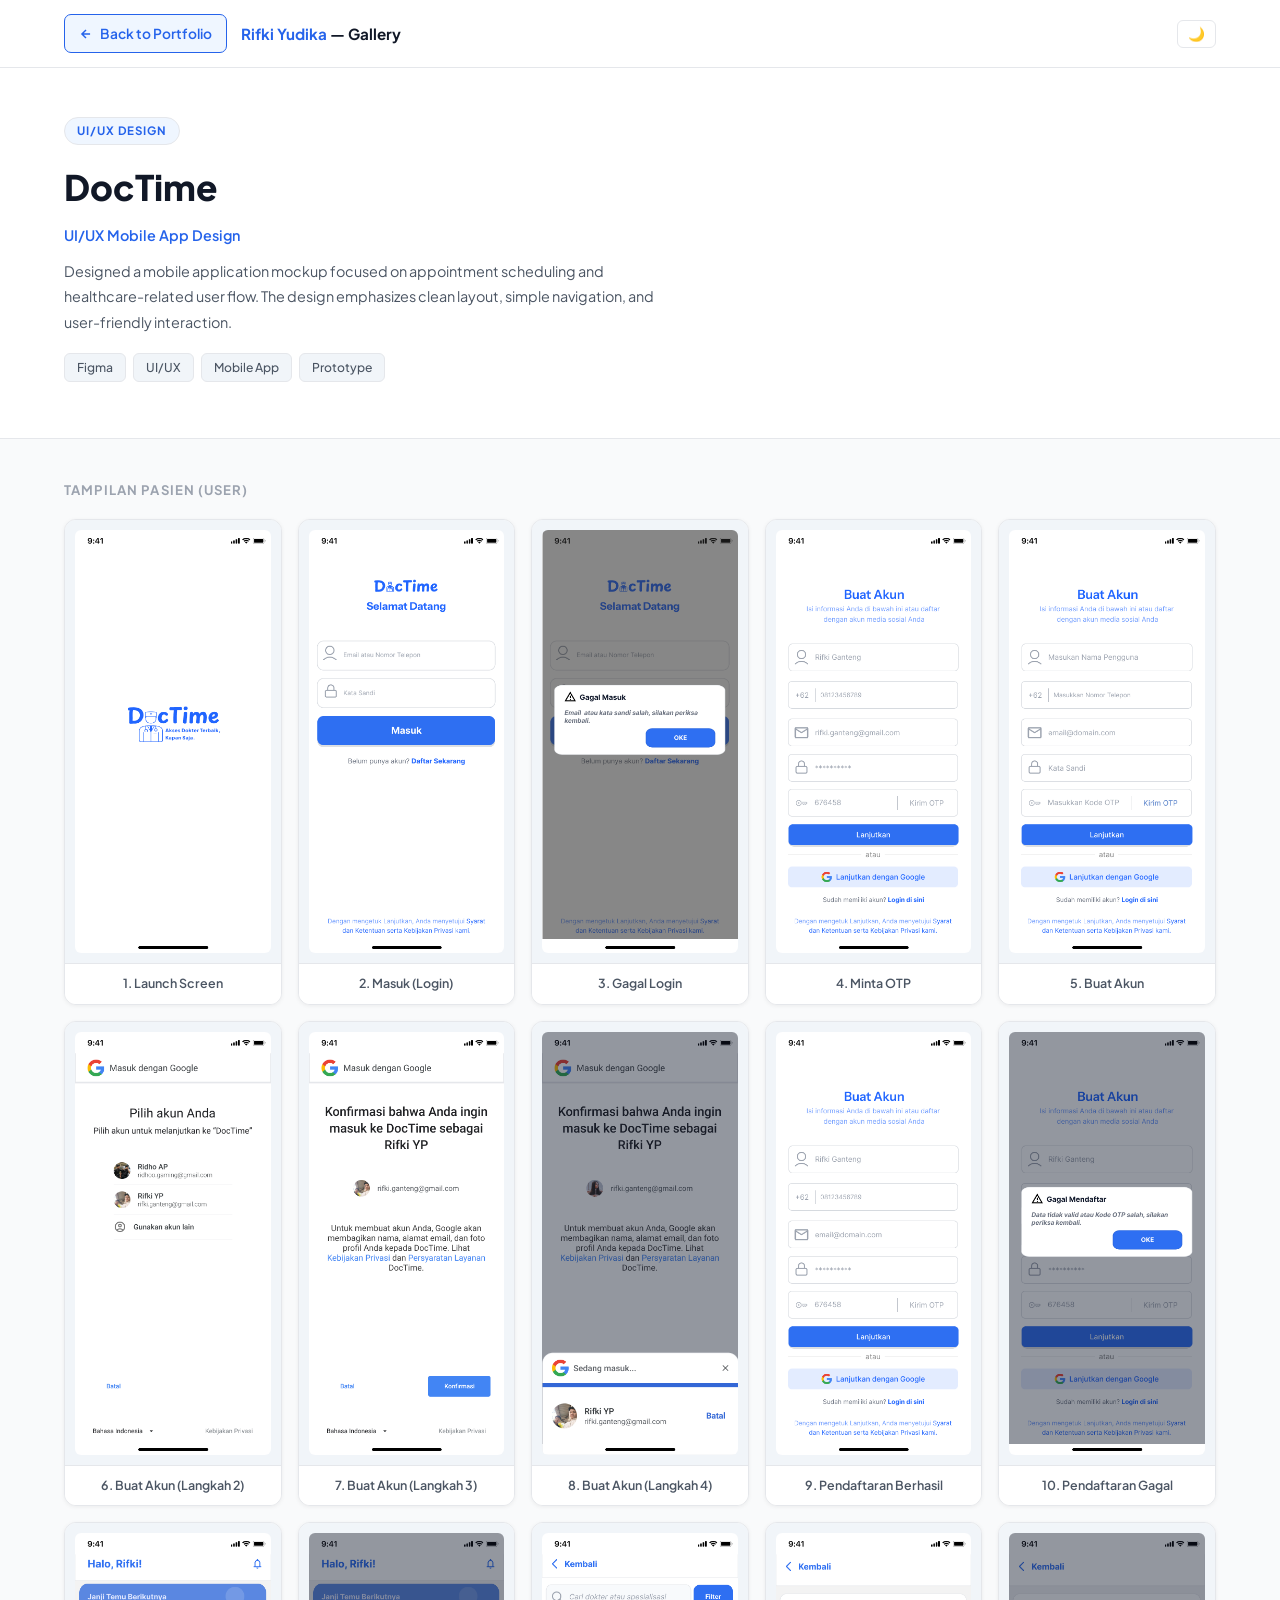
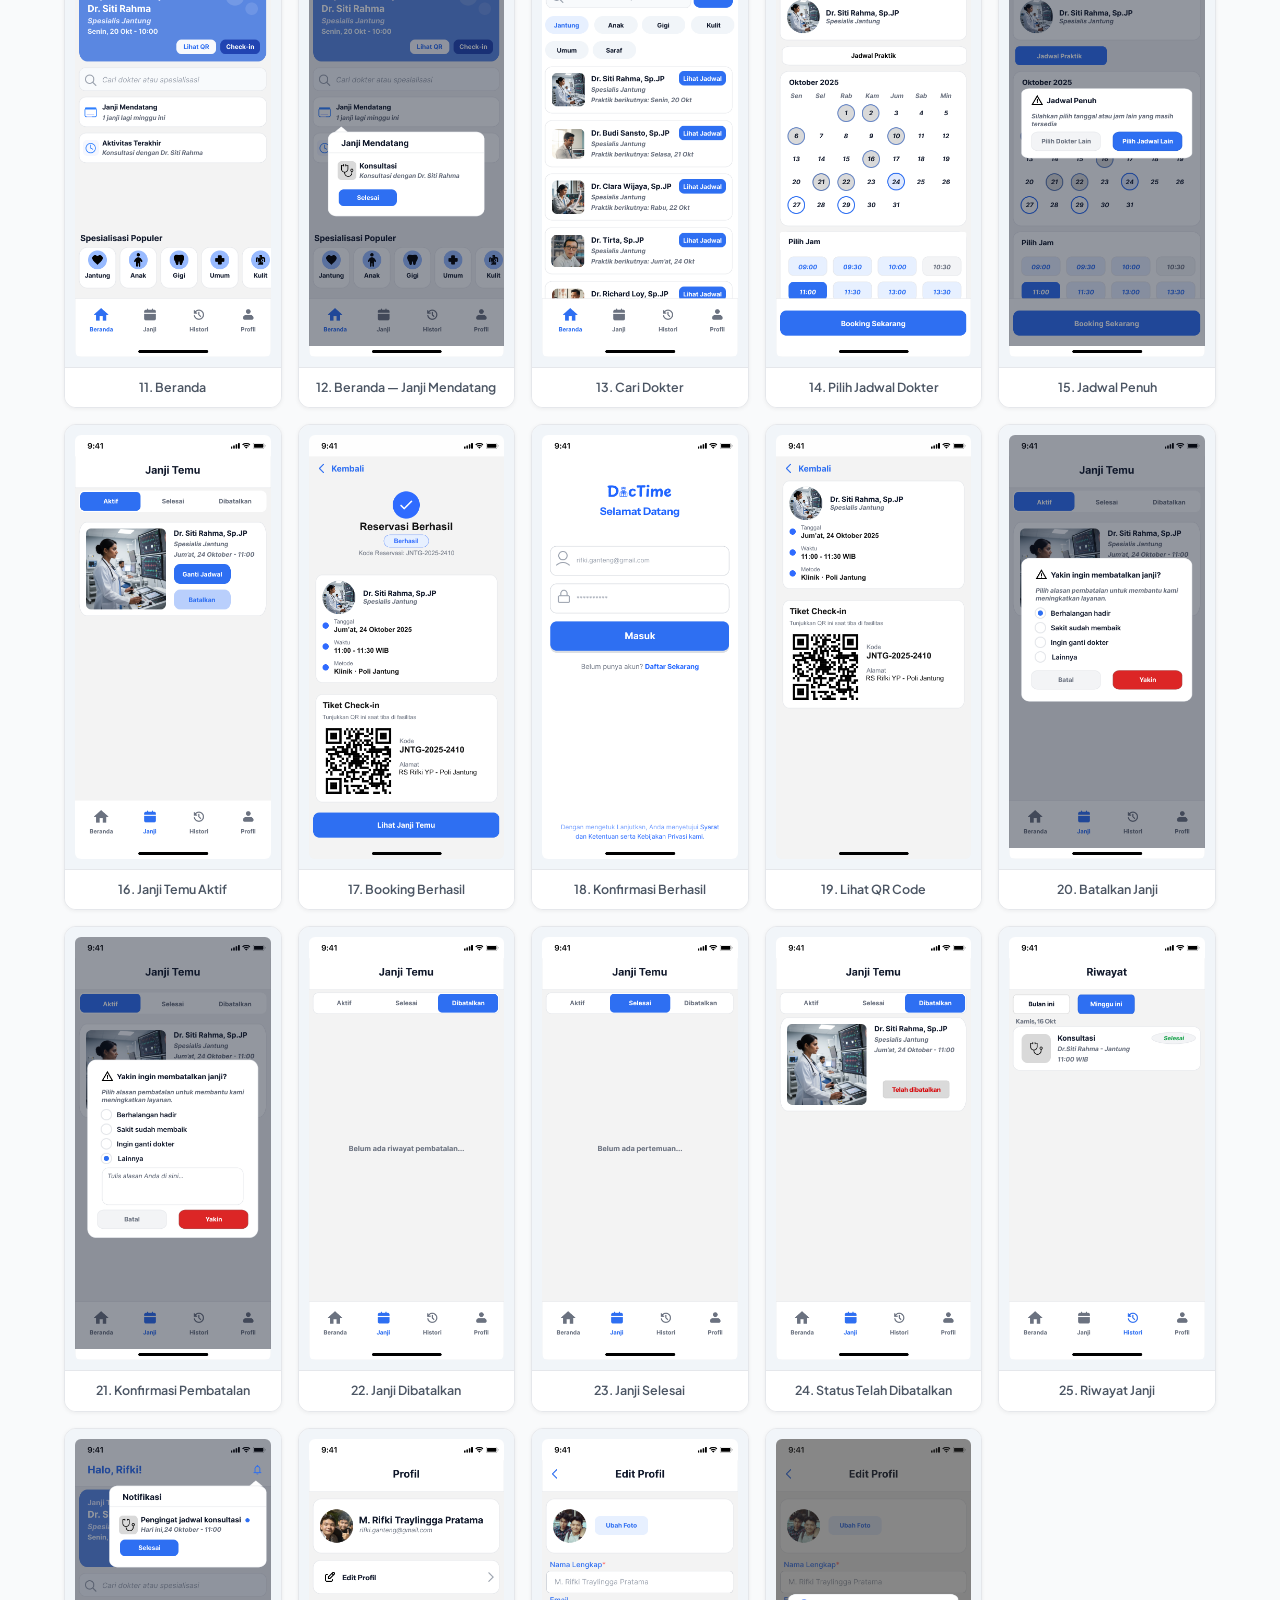
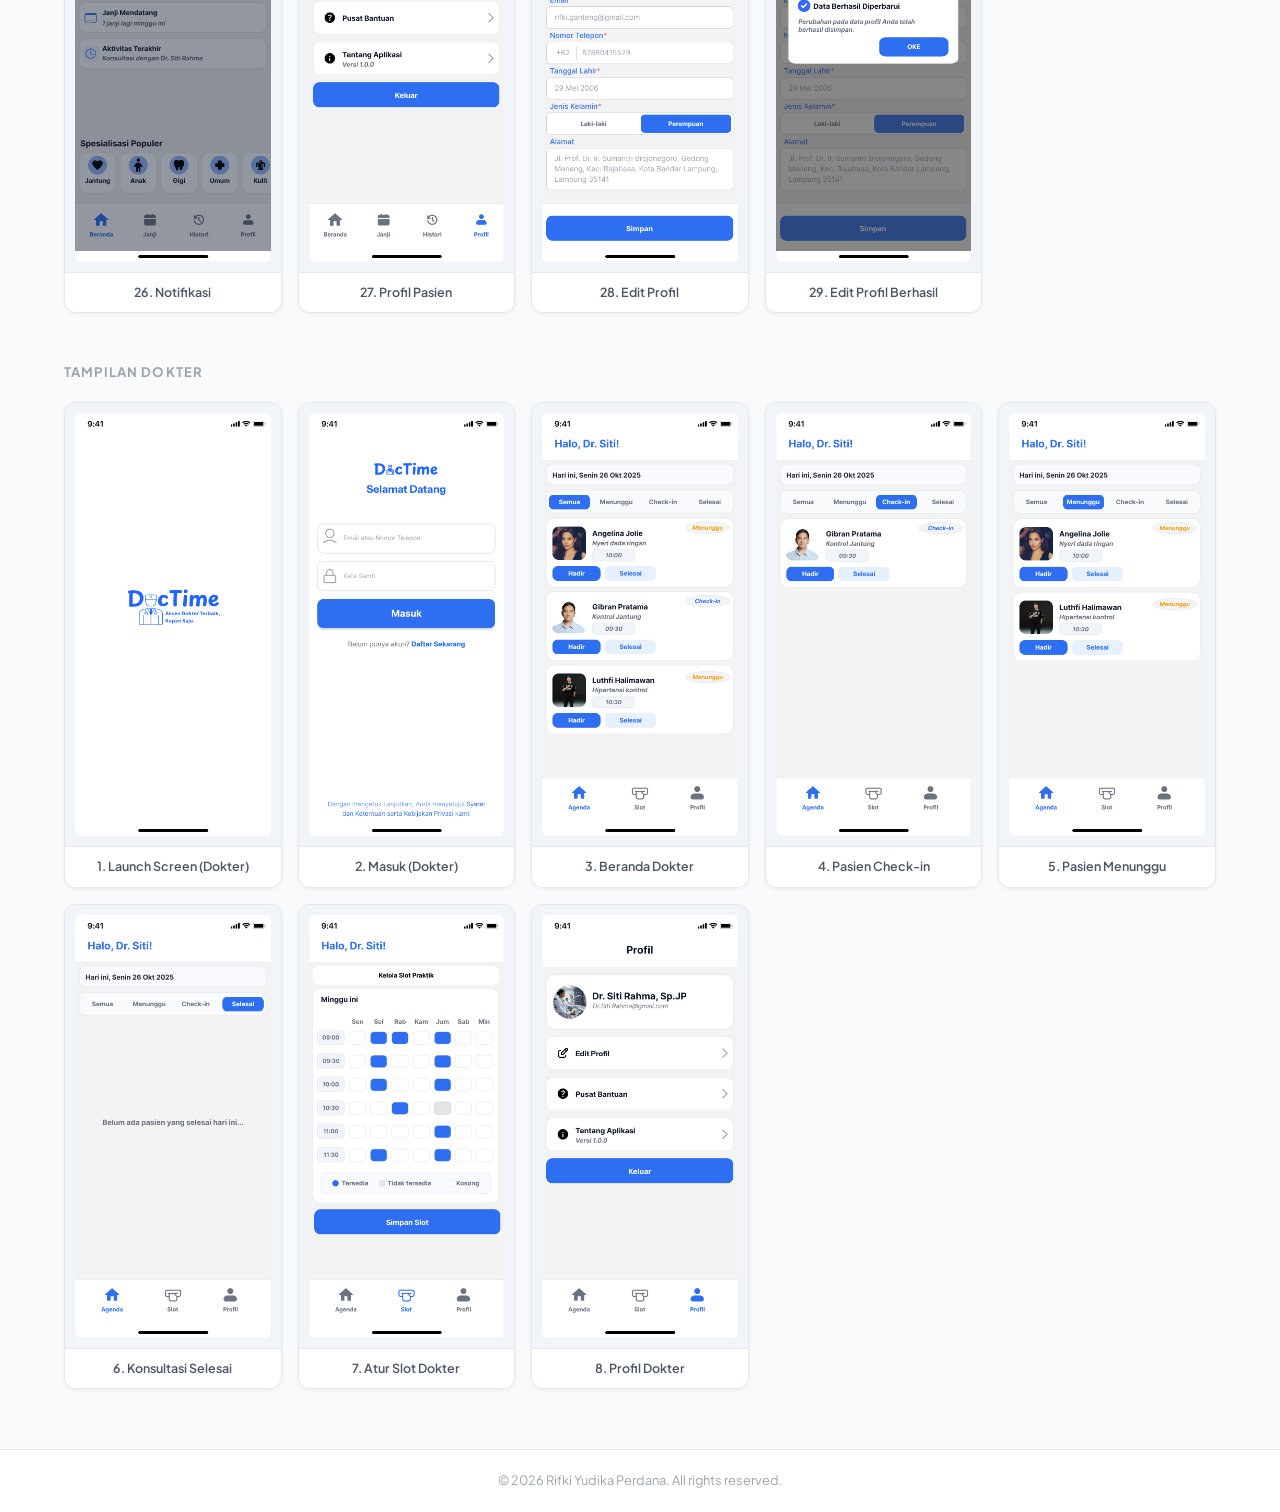
==== doctime-gallery.html @ c9115970 "feat: polish portfolio for production and push to Github" ====
<!DOCTYPE html>
<html lang="en">
<head>
  <meta charset="UTF-8" /><meta name="viewport" content="width=device-width,initial-scale=1.0" />
  <title>DocTime Gallery | Rifki Yudika Perdana</title>
  <link rel="preconnect" href="https://fonts.googleapis.com" />
  <link href="https://fonts.googleapis.com/css2?family=Plus+Jakarta+Sans:wght@400;500;600;700;800&display=swap" rel="stylesheet" />
  <link rel="stylesheet" href="style.css" />
  <style>
    /* Narrower grid for portrait mobile screenshots */
    @media (min-width: 640px) { .gal-grid-mobile { grid-template-columns: repeat(auto-fill, minmax(180px, 1fr)); } }
    @media (max-width: 639px) { .gal-grid-mobile { grid-template-columns: repeat(2, 1fr); } }
  </style>
</head>
<body>

<header class="gal-header">
  <a href="index.html" class="back-btn">
    <svg width="14" height="14" viewBox="0 0 24 24" fill="none" stroke="currentColor" stroke-width="2.5"><path d="M19 12H5M12 5l-7 7 7 7"/></svg>
    Back to Portfolio
  </a>
  <span class="gal-brand"><span>Rifki Yudika</span> — Gallery</span>
  <button class="theme-toggle" id="theme-toggle" aria-label="Toggle dark mode">🌙</button>
</header>

<div class="gal-hero">
  <div class="gal-badge">UI/UX Design</div>
  <h1 class="gal-title">DocTime</h1>
  <p class="gal-sub">UI/UX Mobile App Design</p>
  <p class="gal-desc">Designed a mobile application mockup focused on appointment scheduling and healthcare-related user flow. The design emphasizes clean layout, simple navigation, and user-friendly interaction.</p>
  <div class="gal-tags">
    <span class="gal-tag">Figma</span>
    <span class="gal-tag">UI/UX</span>
    <span class="gal-tag">Mobile App</span>
    <span class="gal-tag">Prototype</span>
  </div>
</div>

<div class="gal-section">
  <!-- Pasien View -->
  <p class="gal-section-title">Tampilan Pasien (User)</p>
  <div class="gal-grid gal-grid-mobile">
    <div class="img-card">
      <div class="img-wrap"><img src="assets/projects/doctime/Launch Screen.png" alt="Launch Screen" /></div>
      <p class="img-label">1. Launch Screen</p>
    </div>
    <div class="img-card">
      <div class="img-wrap"><img src="assets/projects/doctime/Masuk.png" alt="Login" /></div>
      <p class="img-label">2. Masuk (Login)</p>
    </div>
    <div class="img-card">
      <div class="img-wrap"><img src="assets/projects/doctime/gagal login.png" alt="Gagal Login" /></div>
      <p class="img-label">3. Gagal Login</p>
    </div>
    <div class="img-card">
      <div class="img-wrap"><img src="assets/projects/doctime/Minta Otp.png" alt="Minta OTP" /></div>
      <p class="img-label">4. Minta OTP</p>
    </div>
    <div class="img-card">
      <div class="img-wrap"><img src="assets/projects/doctime/Buat Akun.png" alt="Buat Akun" /></div>
      <p class="img-label">5. Buat Akun</p>
    </div>
    <div class="img-card">
      <div class="img-wrap"><img src="assets/projects/doctime/Buat Akun-1.png" alt="Buat Akun Step 2" /></div>
      <p class="img-label">6. Buat Akun (Langkah 2)</p>
    </div>
    <div class="img-card">
      <div class="img-wrap"><img src="assets/projects/doctime/Buat Akun-2.png" alt="Buat Akun Step 3" /></div>
      <p class="img-label">7. Buat Akun (Langkah 3)</p>
    </div>
    <div class="img-card">
      <div class="img-wrap"><img src="assets/projects/doctime/Buat Akun-3.png" alt="Buat Akun Step 4" /></div>
      <p class="img-label">8. Buat Akun (Langkah 4)</p>
    </div>
    <div class="img-card">
      <div class="img-wrap"><img src="assets/projects/doctime/daftar berhasil.png" alt="Daftar Berhasil" /></div>
      <p class="img-label">9. Pendaftaran Berhasil</p>
    </div>
    <div class="img-card">
      <div class="img-wrap"><img src="assets/projects/doctime/salah pendaftaran.png" alt="Salah Pendaftaran" /></div>
      <p class="img-label">10. Pendaftaran Gagal</p>
    </div>
    <div class="img-card">
      <div class="img-wrap"><img src="assets/projects/doctime/Beranda.png" alt="Beranda" /></div>
      <p class="img-label">11. Beranda</p>
    </div>
    <div class="img-card">
      <div class="img-wrap"><img src="assets/projects/doctime/Beranda Janji Mendatang.png" alt="Janji Mendatang" /></div>
      <p class="img-label">12. Beranda — Janji Mendatang</p>
    </div>
    <div class="img-card">
      <div class="img-wrap"><img src="assets/projects/doctime/Cari Dokter.png" alt="Cari Dokter" /></div>
      <p class="img-label">13. Cari Dokter</p>
    </div>
    <div class="img-card">
      <div class="img-wrap"><img src="assets/projects/doctime/Jadwal Dokter.png" alt="Jadwal Dokter" /></div>
      <p class="img-label">14. Pilih Jadwal Dokter</p>
    </div>
    <div class="img-card">
      <div class="img-wrap"><img src="assets/projects/doctime/Jadwal Dokter (Jadwal Penuh).png" alt="Jadwal Penuh" /></div>
      <p class="img-label">15. Jadwal Penuh</p>
    </div>
    <div class="img-card">
      <div class="img-wrap"><img src="assets/projects/doctime/Janji Temu (Aktif).png" alt="Janji Aktif" /></div>
      <p class="img-label">16. Janji Temu Aktif</p>
    </div>
    <div class="img-card">
      <div class="img-wrap"><img src="assets/projects/doctime/Booking Berhasil.png" alt="Booking Berhasil" /></div>
      <p class="img-label">17. Booking Berhasil</p>
    </div>
    <div class="img-card">
      <div class="img-wrap"><img src="assets/projects/doctime/berhasil.png" alt="Berhasil" /></div>
      <p class="img-label">18. Konfirmasi Berhasil</p>
    </div>
    <div class="img-card">
      <div class="img-wrap"><img src="assets/projects/doctime/Lihat QR.png" alt="Lihat QR" /></div>
      <p class="img-label">19. Lihat QR Code</p>
    </div>
    <div class="img-card">
      <div class="img-wrap"><img src="assets/projects/doctime/Janji Temu (Batalkan janji).png" alt="Batalkan Janji" /></div>
      <p class="img-label">20. Batalkan Janji</p>
    </div>
    <div class="img-card">
      <div class="img-wrap"><img src="assets/projects/doctime/Janji Temu (Batalkan janji)-1.png" alt="Konfirmasi Batal" /></div>
      <p class="img-label">21. Konfirmasi Pembatalan</p>
    </div>
    <div class="img-card">
      <div class="img-wrap"><img src="assets/projects/doctime/Janji Temu (Dibatalkan).png" alt="Janji Dibatalkan" /></div>
      <p class="img-label">22. Janji Dibatalkan</p>
    </div>
    <div class="img-card">
      <div class="img-wrap"><img src="assets/projects/doctime/Janji Temu (Selesai).png" alt="Janji Selesai" /></div>
      <p class="img-label">23. Janji Selesai</p>
    </div>
    <div class="img-card">
      <div class="img-wrap"><img src="assets/projects/doctime/Janji Temu (Telah dibatalkan).png" alt="Telah Dibatalkan" /></div>
      <p class="img-label">24. Status Telah Dibatalkan</p>
    </div>
    <div class="img-card">
      <div class="img-wrap"><img src="assets/projects/doctime/Histori.png" alt="Histori" /></div>
      <p class="img-label">25. Riwayat Janji</p>
    </div>
    <div class="img-card">
      <div class="img-wrap"><img src="assets/projects/doctime/Notifikasi.png" alt="Notifikasi" /></div>
      <p class="img-label">26. Notifikasi</p>
    </div>
    <div class="img-card">
      <div class="img-wrap"><img src="assets/projects/doctime/Profil.png" alt="Profil" /></div>
      <p class="img-label">27. Profil Pasien</p>
    </div>
    <div class="img-card">
      <div class="img-wrap"><img src="assets/projects/doctime/Edit Profil-1.png" alt="Edit Profil" /></div>
      <p class="img-label">28. Edit Profil</p>
    </div>
    <div class="img-card">
      <div class="img-wrap"><img src="assets/projects/doctime/Edit Profil (berhasil).png" alt="Edit Berhasil" /></div>
      <p class="img-label">29. Edit Profil Berhasil</p>
    </div>
  </div>

  <!-- Dokter View -->
  <p class="gal-section-title" style="margin-top: 48px;">Tampilan Dokter</p>
  <div class="gal-grid gal-grid-mobile">
    <div class="img-card">
      <div class="img-wrap"><img src="assets/projects/doctime/Launch Screen (Dokter).png" alt="Launch Dokter" /></div>
      <p class="img-label">1. Launch Screen (Dokter)</p>
    </div>
    <div class="img-card">
      <div class="img-wrap"><img src="assets/projects/doctime/Masuk (Dokter).png" alt="Masuk Dokter" /></div>
      <p class="img-label">2. Masuk (Dokter)</p>
    </div>
    <div class="img-card">
      <div class="img-wrap"><img src="assets/projects/doctime/Beranda (Dokter).png" alt="Beranda Dokter" /></div>
      <p class="img-label">3. Beranda Dokter</p>
    </div>
    <div class="img-card">
      <div class="img-wrap"><img src="assets/projects/doctime/Beranda (Check-in) (Dokter).png" alt="Check-in" /></div>
      <p class="img-label">4. Pasien Check-in</p>
    </div>
    <div class="img-card">
      <div class="img-wrap"><img src="assets/projects/doctime/Beranda (Menunggu) (Dokter).png" alt="Menunggu" /></div>
      <p class="img-label">5. Pasien Menunggu</p>
    </div>
    <div class="img-card">
      <div class="img-wrap"><img src="assets/projects/doctime/Beranda (Selesai) (Dokter).png" alt="Selesai" /></div>
      <p class="img-label">6. Konsultasi Selesai</p>
    </div>
    <div class="img-card">
      <div class="img-wrap"><img src="assets/projects/doctime/Slot (Dokter).png" alt="Slot Dokter" /></div>
      <p class="img-label">7. Atur Slot Dokter</p>
    </div>
    <div class="img-card">
      <div class="img-wrap"><img src="assets/projects/doctime/Profil (Dokter).png" alt="Profil Dokter" /></div>
      <p class="img-label">8. Profil Dokter</p>
    </div>
  </div>
</div>

<footer class="gal-footer">© 2026 Rifki Yudika Perdana. All rights reserved.</footer>
<script src="script.js"></script>
</body>
</html>
---- style.css ----
/* ==============================================
   RIFKI YUDIKA PERDANA — PORTFOLIO
   Light Minimalist + Dark Mode Support
   ============================================== */

/* ---------- VARIABLES (Light Mode) ---------- */
:root {
  --bg:         #f9fafb;
  --bg-white:   #ffffff;
  --bg-alt:     #f1f5f9;
  --card:       #ffffff;
  --blue:       #2563eb;
  --blue-dark:  #1d4ed8;
  --blue-light: #eff6ff;
  --text:       #111827;
  --text-sub:   #4b5563;
  --text-muted: #9ca3af;
  --border:     #e5e7eb;
  --shadow-sm:  0 1px 4px rgba(0,0,0,.06);
  --shadow:     0 2px 12px rgba(0,0,0,.08);
  --radius:     10px;
  --tr:         .2s ease;
}

/* ---------- DARK MODE OVERRIDES ---------- */
body.dark-mode {
  --bg:         #0f172a;
  --bg-white:   #111827;
  --bg-alt:     #1e293b;
  --card:       #1e293b;
  --blue:       #60a5fa;
  --blue-dark:  #3b82f6;
  --blue-light: rgba(96,165,250,.1);
  --text:       #f1f5f9;
  --text-sub:   #cbd5e1;
  --text-muted: #64748b;
  --border:     #334155;
  --shadow-sm:  0 1px 4px rgba(0,0,0,.3);
  --shadow:     0 4px 16px rgba(0,0,0,.4);
}

/* ---------- RESET ---------- */
*, *::before, *::after { box-sizing: border-box; margin: 0; padding: 0; }
html { scroll-behavior: smooth; }
body {
  font-family: 'Plus Jakarta Sans', sans-serif;
  background: var(--bg); color: var(--text);
  line-height: 1.7; font-size: 15px;
  transition: background var(--tr), color var(--tr);
}
a { text-decoration: none; color: inherit; }
ul { list-style: none; }
img { max-width: 100%; display: block; }

/* ---------- CONTAINER ---------- */
.container { width: 90%; max-width: 1100px; margin: 0 auto; }

/* ---------- SECTION ---------- */
.section  { padding: 100px 0; }
.alt-bg   { background: var(--bg-alt); }

.section-head { text-align: center; margin-bottom: 60px; }
.section-label {
  display: inline-block; font-size: .75rem; font-weight: 700;
  letter-spacing: .15em; text-transform: uppercase;
  color: var(--blue); margin-bottom: 12px;
}
.section-title { font-size: clamp(1.75rem, 4vw, 2.5rem); font-weight: 700; color: var(--text); line-height: 1.2; }
.section-desc  { color: var(--text-sub); margin-top: 12px; font-size: 1rem; }

/* ---------- BUTTONS ---------- */
.btn {
  display: inline-flex; align-items: center; gap: 8px;
  padding: 10px 24px; border-radius: 8px;
  font-size: .9rem; font-weight: 600; font-family: inherit;
  cursor: pointer; border: none; transition: var(--tr);
}
.btn-primary { background: var(--blue); color: #fff; box-shadow: 0 4px 12px rgba(37, 99, 235, 0.2); }
.btn-primary:hover { background: var(--blue-dark); transform: translateY(-1px); box-shadow: 0 6px 16px rgba(37, 99, 235, 0.3); }
.btn-outline { background: transparent; color: var(--blue); border: 1.5px solid var(--blue); }
.btn-outline:hover { background: var(--blue-light); }
.btn-ghost { background: transparent; color: var(--text-sub); border: 1.5px solid var(--border); }
.btn-ghost:hover { background: var(--bg-alt); color: var(--text); border-color: var(--text-muted); }

.btn-sm {
  padding: 8px 18px; font-size: .85rem; border-radius: 6px;
  display: inline-flex; align-items: center; gap: 6px;
  font-weight: 600; font-family: inherit; cursor: pointer; transition: var(--tr);
  border: none;
}
.btn-sm-outline { background: transparent; color: var(--blue); border: 1.5px solid var(--blue); }
.btn-sm-outline:hover { background: var(--blue-light); }
.btn-sm-ghost { background: transparent; color: var(--text-sub); border: 1.5px solid var(--border); }
.btn-sm-ghost:hover { background: var(--bg-alt); color: var(--text); }

/* ==============================================
   NAVBAR
   ============================================== */
.navbar {
  position: fixed; top: 0; left: 0; right: 0; z-index: 100;
  background: var(--bg-white); border-bottom: 1px solid var(--border);
  transition: background var(--tr), border-color var(--tr);
}
.navbar-inner { display: flex; align-items: center; gap: 12px; padding: 14px 0; }
.brand { font-size: .95rem; font-weight: 700; color: var(--text); margin-right: auto; }
.brand span { color: var(--blue); }

.nav-links { display: flex; align-items: center; gap: 4px; }
.nav-link { 
  font-size: .88rem; font-weight: 500; color: var(--text-sub); 
  padding: 8px 16px; border-radius: 8px; transition: var(--tr); 
  position: relative;
}
.nav-link:hover  { color: var(--text); background: var(--bg-alt); }
.nav-link.active { color: var(--blue); font-weight: 700; background: var(--blue-light); }

/* Dark Mode Toggle */
.theme-toggle {
  background: none; border: 1.5px solid var(--border);
  border-radius: 6px; padding: 5px 10px;
  cursor: pointer; font-size: .85rem; color: var(--text-sub);
  transition: var(--tr); flex-shrink: 0;
}
.theme-toggle:hover { background: var(--bg-alt); color: var(--text); }

/* Hamburger */
.hamburger {
  display: none; flex-direction: column; gap: 5px;
  background: none; border: none; cursor: pointer; padding: 4px;
}
.hamburger span { display: block; width: 22px; height: 2px; background: var(--text); border-radius: 2px; transition: var(--tr); }
.hamburger.open span:nth-child(1) { transform: translateY(7px) rotate(45deg); }
.hamburger.open span:nth-child(2) { opacity: 0; }
.hamburger.open span:nth-child(3) { transform: translateY(-7px) rotate(-45deg); }

.mobile-drawer {
  display: none; flex-direction: column;
  background: var(--bg-white); border-top: 1px solid var(--border); padding: 10px 0;
  transition: background var(--tr);
}
.mobile-drawer.open { display: flex; }
.mobile-drawer ul { display: flex; flex-direction: column; padding: 0 16px; }
.mob-link { display: block; padding: 11px 14px; font-size: .92rem; font-weight: 500; color: var(--text-sub); border-radius: 6px; transition: var(--tr); }
.mob-link:hover { color: var(--text); background: var(--bg-alt); }

/* ==============================================
   HERO
   ============================================== */
.hero { padding-top: 90px; padding-bottom: 80px; background: var(--bg-white); }
.hero-grid { display: grid; grid-template-columns: 1fr auto; gap: 60px; align-items: center; }
.hero-eyebrow { font-size: .78rem; font-weight: 700; letter-spacing: .1em; text-transform: uppercase; color: var(--blue); margin-bottom: 14px; }
.hero-title { font-size: clamp(1.8rem,4.5vw,2.8rem); font-weight: 800; line-height: 1.2; color: var(--text); margin-bottom: 16px; }
.hero-title span { color: var(--blue); }
.hero-desc { color: var(--text-sub); font-size: .94rem; line-height: 1.8; margin-bottom: 20px; max-width: 520px; }
.hero-meta { display: flex; flex-wrap: wrap; gap: 8px; margin-bottom: 28px; }
.hero-meta span { font-size: .8rem; color: var(--text-sub); background: var(--bg-alt); border: 1px solid var(--border); padding: 4px 12px; border-radius: 20px; }
.hero-btns { display: flex; flex-wrap: wrap; gap: 10px; }

.hero-avatar { width: 220px; height: 220px; border-radius: 50%; border: 3px solid var(--border); overflow: hidden; flex-shrink: 0; box-shadow: var(--shadow); }
.hero-avatar img { width: 100%; height: 100%; object-fit: cover; object-position: top; }

/* ==============================================
   ABOUT
   ============================================== */
.about-grid { display: grid; grid-template-columns: 1.2fr 1fr; gap: 52px; align-items: start; }
.about-text p { color: var(--text-sub); margin-bottom: 16px; line-height: 1.8; font-size: .93rem; }
.social-links { display: flex; flex-direction: column; gap: 8px; margin-top: 4px; }
.social-btn { display: inline-flex; align-items: center; gap: 9px; font-size: .86rem; font-weight: 600; color: var(--text-sub); background: var(--card); border: 1px solid var(--border); padding: 9px 16px; border-radius: 8px; transition: var(--tr); }
.social-btn:hover { color: var(--blue); border-color: var(--blue); background: var(--blue-light); }

.about-stats { display: grid; grid-template-columns: 1fr 1fr; gap: 10px; }
.stat-card { background: var(--card); border: 1px solid var(--border); border-radius: var(--radius); padding: 14px 16px; box-shadow: var(--shadow-sm); }
.sc-label { font-size: .72rem; color: var(--text-muted); font-weight: 600; text-transform: uppercase; letter-spacing: .06em; display: block; margin-bottom: 4px; }
.sc-val { font-size: .9rem; font-weight: 700; color: var(--text); }
.sc-val.blue { color: var(--blue); }

/* ==============================================
   SKILLS
   ============================================== */
.skills-grid { display: grid; grid-template-columns: repeat(3,1fr); gap: 20px; }
.skill-card { background: var(--card); border: 1px solid var(--border); border-radius: var(--radius); padding: 24px 20px; box-shadow: var(--shadow-sm); }
.sk-title { font-size: .95rem; font-weight: 700; color: var(--text); margin-bottom: 14px; padding-bottom: 10px; border-bottom: 1px solid var(--border); }
.sk-list { display: flex; flex-direction: column; gap: 6px; }
.sk-list li { font-size: .86rem; color: var(--text-sub); padding: 5px 0 5px 14px; position: relative; }
.sk-list li::before { content: ''; position: absolute; left: 0; top: 50%; transform: translateY(-50%); width: 5px; height: 5px; border-radius: 50%; background: var(--blue); }

/* ==============================================
   PROJECTS
   ============================================== */
.projects-grid { display: grid; grid-template-columns: repeat(2,1fr); gap: 20px; }
.project-card { background: var(--card); border: 1px solid var(--border); border-radius: var(--radius); padding: 24px; box-shadow: var(--shadow-sm); display: flex; flex-direction: column; gap: 10px; }
.pc-title { font-size: 1rem; font-weight: 700; color: var(--text); }
.pc-sub   { font-size: .8rem; color: var(--blue); font-weight: 600; }
.pc-desc  { font-size: .86rem; color: var(--text-sub); line-height: 1.7; flex: 1; }
.pc-tags  { display: flex; flex-wrap: wrap; gap: 5px; }
.pc-tags span { font-size: .73rem; color: var(--text-sub); background: var(--bg-alt); border: 1px solid var(--border); padding: 2px 10px; border-radius: 5px; font-weight: 500; }
.pc-actions { display: flex; gap: 8px; flex-wrap: wrap; padding-top: 4px; }

/* ==============================================
   EXPERIENCE
   ============================================== */
.exp-sub-title { font-size: .9rem; font-weight: 700; color: var(--text-sub); text-transform: uppercase; letter-spacing: .07em; margin-bottom: 18px; }
.timeline { position: relative; display: flex; flex-direction: column; }
.timeline::before { content: ''; position: absolute; left: 8px; top: 6px; bottom: 6px; width: 2px; background: var(--border); }
.tl-item { display: flex; gap: 22px; margin-bottom: 20px; }
.tl-dot { width: 18px; height: 18px; border-radius: 50%; flex-shrink: 0; background: var(--blue); border: 3px solid var(--bg-alt); margin-top: 16px; z-index: 1; }
.tl-card { flex: 1; background: var(--card); border: 1px solid var(--border); border-radius: var(--radius); padding: 16px 20px; box-shadow: var(--shadow-sm); }
.tl-meta { display: flex; flex-wrap: wrap; gap: 8px; align-items: center; margin-bottom: 6px; }
.tl-period { font-size: .76rem; font-weight: 600; color: var(--blue); background: var(--blue-light); padding: 2px 10px; border-radius: 20px; }
.tl-org  { font-size: .78rem; color: var(--text-muted); }
.tl-role { font-size: .92rem; font-weight: 700; color: var(--text); margin-bottom: 5px; }
.tl-desc { font-size: .84rem; color: var(--text-sub); line-height: 1.7; }

.training-grid { display: grid; grid-template-columns: 1fr 1fr; gap: 14px; }
.training-card { background: var(--card); border: 1px solid var(--border); border-radius: var(--radius); padding: 16px 18px; box-shadow: var(--shadow-sm); display: flex; gap: 14px; align-items: flex-start; }
.tr-icon { font-size: 1.4rem; flex-shrink: 0; margin-top: 2px; }
.tr-info h4 { font-size: .9rem; font-weight: 700; color: var(--text); margin-bottom: 4px; }
.tr-period { font-size: .77rem; color: var(--blue); font-weight: 600; display: block; }
.tr-org    { font-size: .77rem; color: var(--text-muted); display: block; }
.exp-divider { margin: 36px 0 24px; border: none; border-top: 1px solid var(--border); }

/* ==============================================
   CONTACT
   ============================================== */
.contact-grid { display: grid; grid-template-columns: 1fr 1.4fr; gap: 40px; align-items: start; }
.contact-info { display: flex; flex-direction: column; gap: 10px; }
.contact-item { display: flex; align-items: center; gap: 12px; background: var(--card); border: 1px solid var(--border); border-radius: var(--radius); padding: 13px 16px; box-shadow: var(--shadow-sm); transition: var(--tr); }
.contact-item:hover { border-color: var(--blue); }
.ci-icon  { font-size: 1.1rem; flex-shrink: 0; }
.ci-label { font-size: .7rem; color: var(--text-muted); font-weight: 600; text-transform: uppercase; letter-spacing: .06em; display: block; }
.ci-val   { font-size: .86rem; font-weight: 600; color: var(--text); }
.contact-form { background: var(--card); border: 1px solid var(--border); border-radius: var(--radius); padding: 28px; box-shadow: var(--shadow-sm); display: flex; flex-direction: column; gap: 16px; }
.form-group { display: flex; flex-direction: column; gap: 6px; }
.form-group label { font-size: .82rem; font-weight: 600; color: var(--text); }
.form-group input,
.form-group textarea { background: var(--bg-alt); border: 1.5px solid var(--border); border-radius: 7px; color: var(--text); font-family: inherit; font-size: .88rem; padding: 10px 13px; transition: var(--tr); resize: vertical; }
.form-group input:focus,
.form-group textarea:focus { outline: none; border-color: var(--blue); background: var(--bg-white); }
.form-group input::placeholder,
.form-group textarea::placeholder { color: var(--text-muted); }

/* ==============================================
   FOOTER
   ============================================== */
.footer { background: var(--bg-white); border-top: 1px solid var(--border); padding: 32px 0; }
.footer-inner { display: flex; flex-direction: column; align-items: center; justify-content: center; gap: 16px; }
.footer-text { font-size: .88rem; color: var(--text-muted); font-weight: 500; }
.footer-links { display: flex; gap: 24px; }
.footer-links a { font-size: .9rem; color: var(--text-sub); transition: var(--tr); font-weight: 600; }
.footer-links a:hover { color: var(--blue); }

/* ==============================================
   GALLERY PAGE STYLES
   ============================================== */
.gal-header { background: var(--bg-white); border-bottom: 1px solid var(--border); padding: 14px 5%; display: flex; align-items: center; gap: 14px; position: sticky; top: 0; z-index: 10; transition: background var(--tr); }
.gal-brand { font-size: .95rem; font-weight: 700; color: var(--text); margin-right: auto; }
.gal-brand span { color: var(--blue); }
.back-btn { display: inline-flex; align-items: center; gap: 7px; font-size: .86rem; font-weight: 600; color: var(--blue); background: var(--blue-light); border: 1.5px solid var(--blue); border-radius: 7px; padding: 7px 14px; transition: var(--tr); }
.back-btn:hover { background: var(--blue); color: #fff; }

.gal-hero { padding: 48px 5% 36px; background: var(--bg-white); border-bottom: 1px solid var(--border); }
.gal-badge { display: inline-block; font-size: .72rem; font-weight: 700; letter-spacing: .08em; text-transform: uppercase; color: var(--blue); background: var(--blue-light); border: 1px solid var(--border); padding: 3px 12px; border-radius: 20px; margin-bottom: 12px; }
.gal-title { font-size: clamp(1.6rem,4vw,2.2rem); font-weight: 800; color: var(--text); margin-bottom: 6px; }
.gal-sub   { color: var(--blue); font-size: .9rem; font-weight: 600; margin-bottom: 12px; }
.gal-desc  { color: var(--text-sub); font-size: .9rem; max-width: 620px; line-height: 1.75; margin-bottom: 18px; }
.gal-tags  { display: flex; flex-wrap: wrap; gap: 7px; margin-bottom: 20px; }
.gal-tag   { font-size: .76rem; font-weight: 500; color: var(--text-sub); background: var(--bg-alt); border: 1px solid var(--border); padding: 3px 12px; border-radius: 6px; }
.gal-source { display: inline-flex; align-items: center; gap: 7px; font-size: .86rem; font-weight: 600; color: var(--blue); background: transparent; border: 1.5px solid var(--blue); padding: 8px 18px; border-radius: 7px; transition: var(--tr); }
.gal-source:hover { background: var(--blue-light); }

.gal-section { padding: 40px 5% 60px; }
.gal-section-title { font-size: .82rem; font-weight: 700; color: var(--text-muted); text-transform: uppercase; letter-spacing: .08em; margin-bottom: 18px; }
.gal-grid { display: grid; grid-template-columns: repeat(auto-fill,minmax(260px,1fr)); gap: 16px; }

/* Image card with natural size + label */
.img-card {
  background: var(--card);
  border: 1px solid var(--border);
  border-radius: 12px;
  overflow: hidden;
  box-shadow: var(--shadow-sm);
  transition: var(--tr);
  display: flex; flex-direction: column;
}
.img-card:hover { border-color: var(--blue); box-shadow: var(--shadow); }
.img-wrap {
  background: var(--bg-alt);
  display: flex; align-items: center; justify-content: center;
  padding: 10px;
}
.img-wrap img {
  width: 100%; height: auto;
  display: block; border-radius: 6px;
}
.img-label {
  font-size: .78rem; font-weight: 600;
  color: var(--text-sub); text-align: center;
  padding: 9px 12px;
  border-top: 1px solid var(--border);
  background: var(--card);
}
/* Placeholder slot (when no image) */
.img-slot { background: var(--card); border: 1.5px dashed var(--border); border-radius: 12px; min-height: 120px; display: flex; flex-direction: column; align-items: center; justify-content: center; gap: 8px; }
.img-slot .ph-icon { font-size: 1.8rem; opacity: .35; }
.img-slot .ph-text { font-size: .75rem; color: var(--text-muted); text-align: center; padding: 0 12px; line-height: 1.5; }

.gal-footer { text-align: center; padding: 20px; font-size: .8rem; color: var(--text-muted); border-top: 1px solid var(--border); background: var(--bg-white); }

/* ==============================================
   REVEAL
   ============================================== */
.reveal { opacity: 0; transition: opacity .45s ease; }
.reveal.visible { opacity: 1; }

/* ==============================================
   RESPONSIVE
   ============================================== */
@media (max-width: 900px) {
  .hero-grid     { grid-template-columns: 1fr; gap: 32px; }
  .hero-avatar   { width: 150px; height: 150px; margin: 0 auto; }
  .about-grid    { grid-template-columns: 1fr; gap: 36px; }
  .skills-grid   { grid-template-columns: 1fr 1fr; }
  .projects-grid { grid-template-columns: 1fr; }
  .contact-grid  { grid-template-columns: 1fr; }
}
@media (max-width: 640px) {
  .section       { padding: 60px 0; }
  .nav-links     { display: none; }
  .hamburger     { display: flex; }
  .skills-grid   { grid-template-columns: 1fr; }
  .about-stats   { grid-template-columns: 1fr 1fr; }
  .training-grid { grid-template-columns: 1fr; }
  .hero-btns     { flex-direction: column; align-items: flex-start; }
}
@media (max-width: 420px) {
  .about-stats   { grid-template-columns: 1fr; }
}
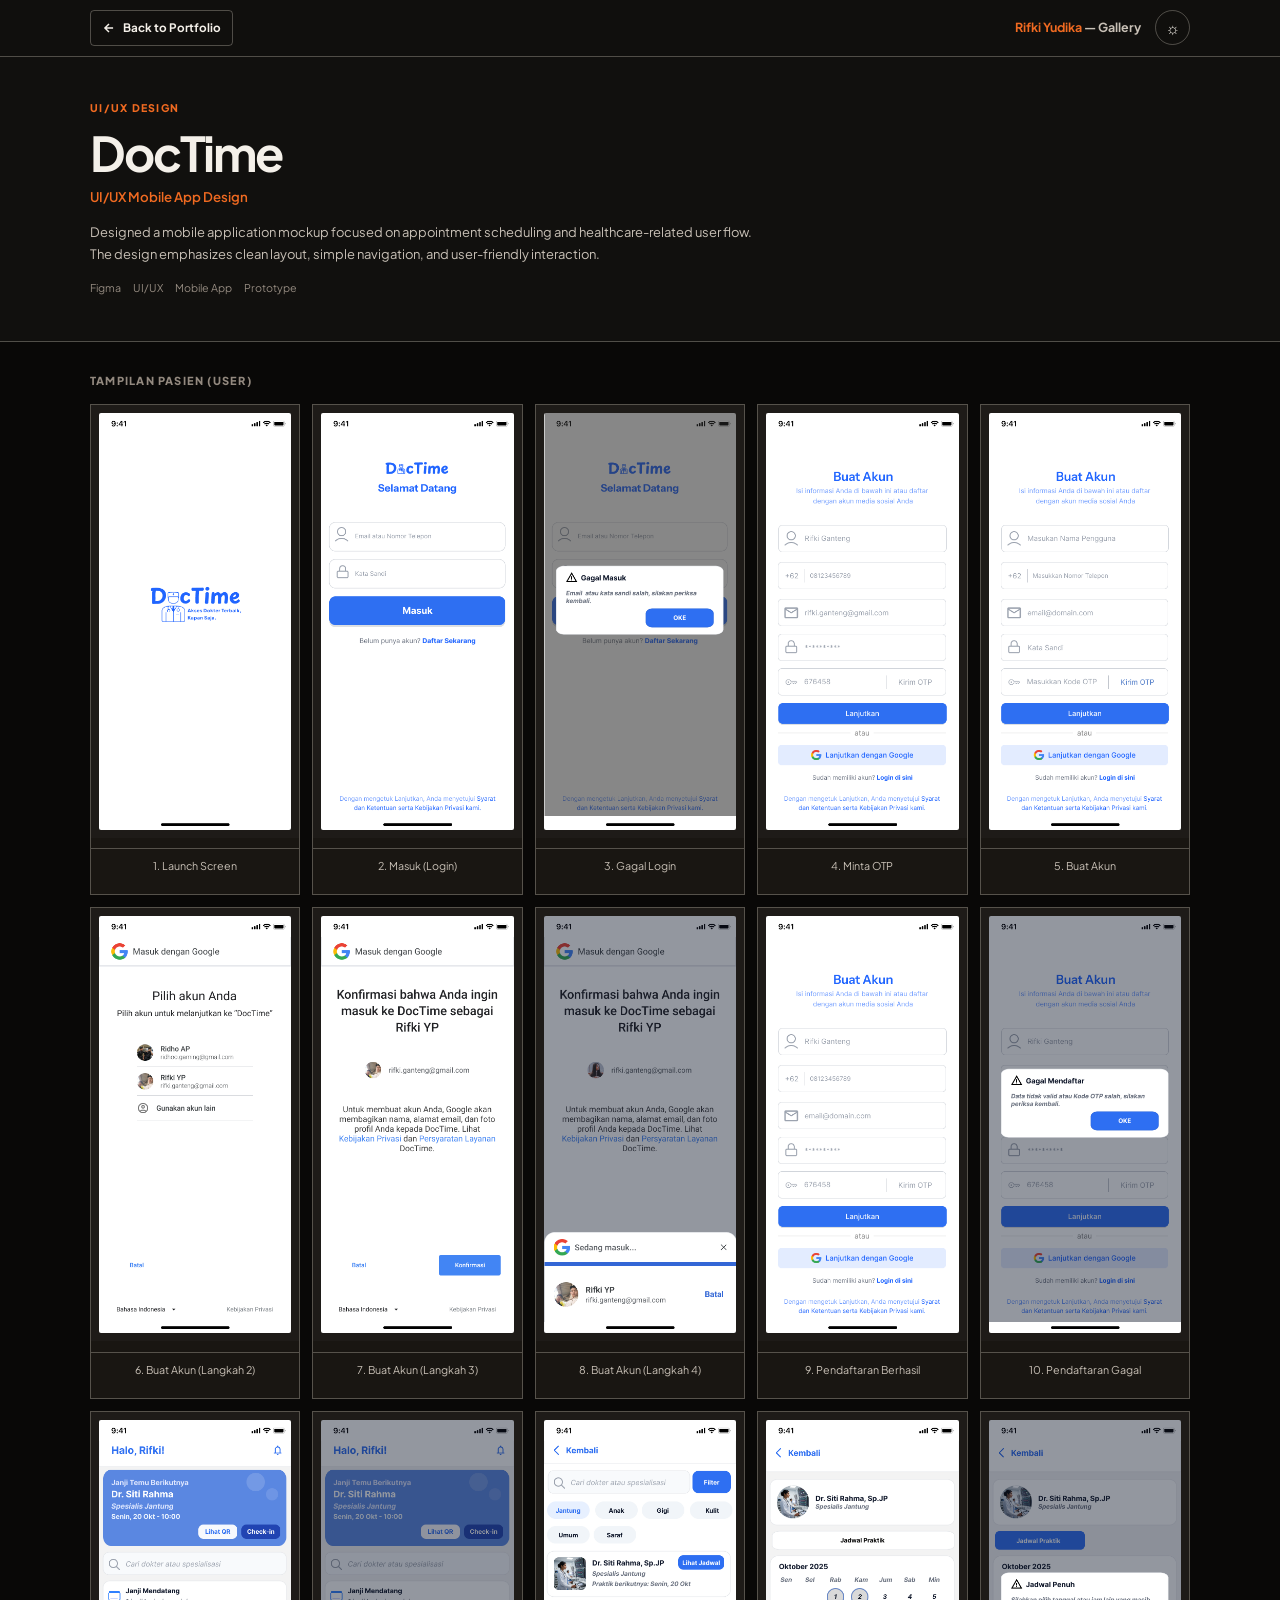
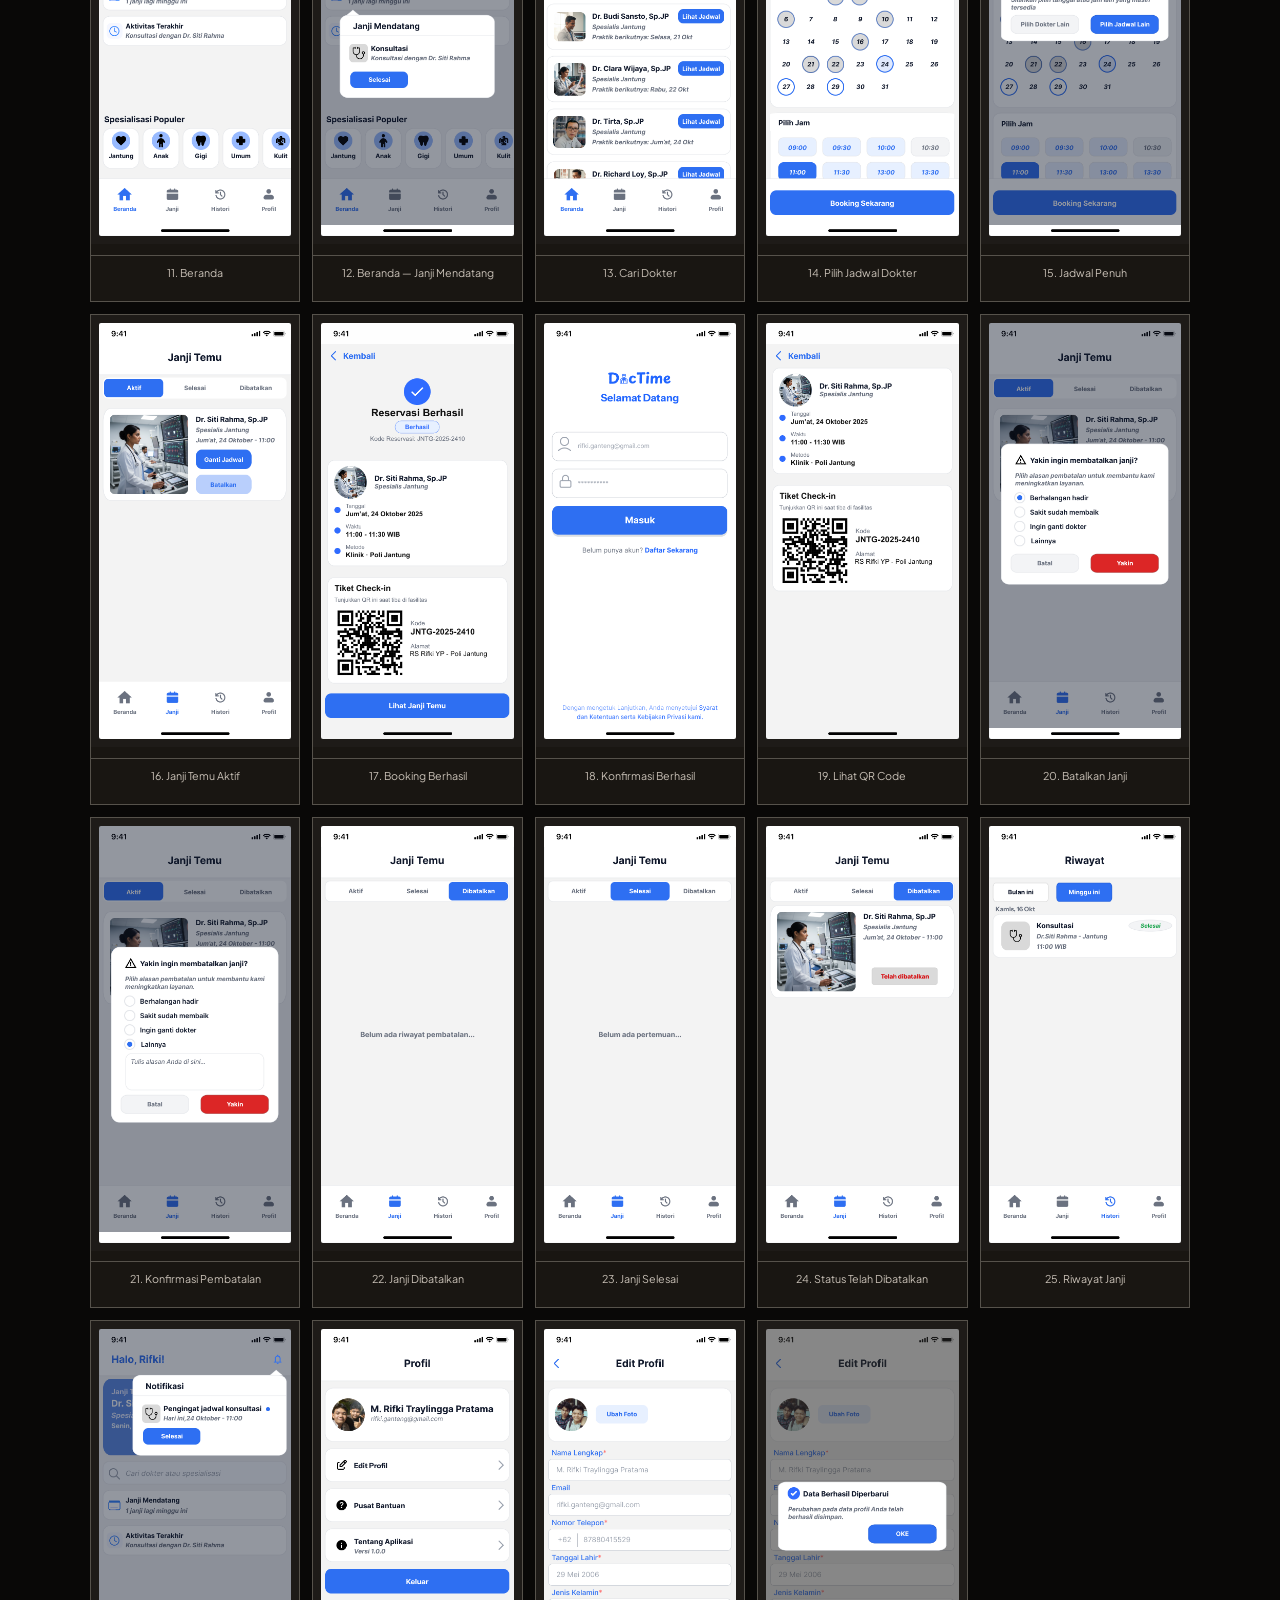
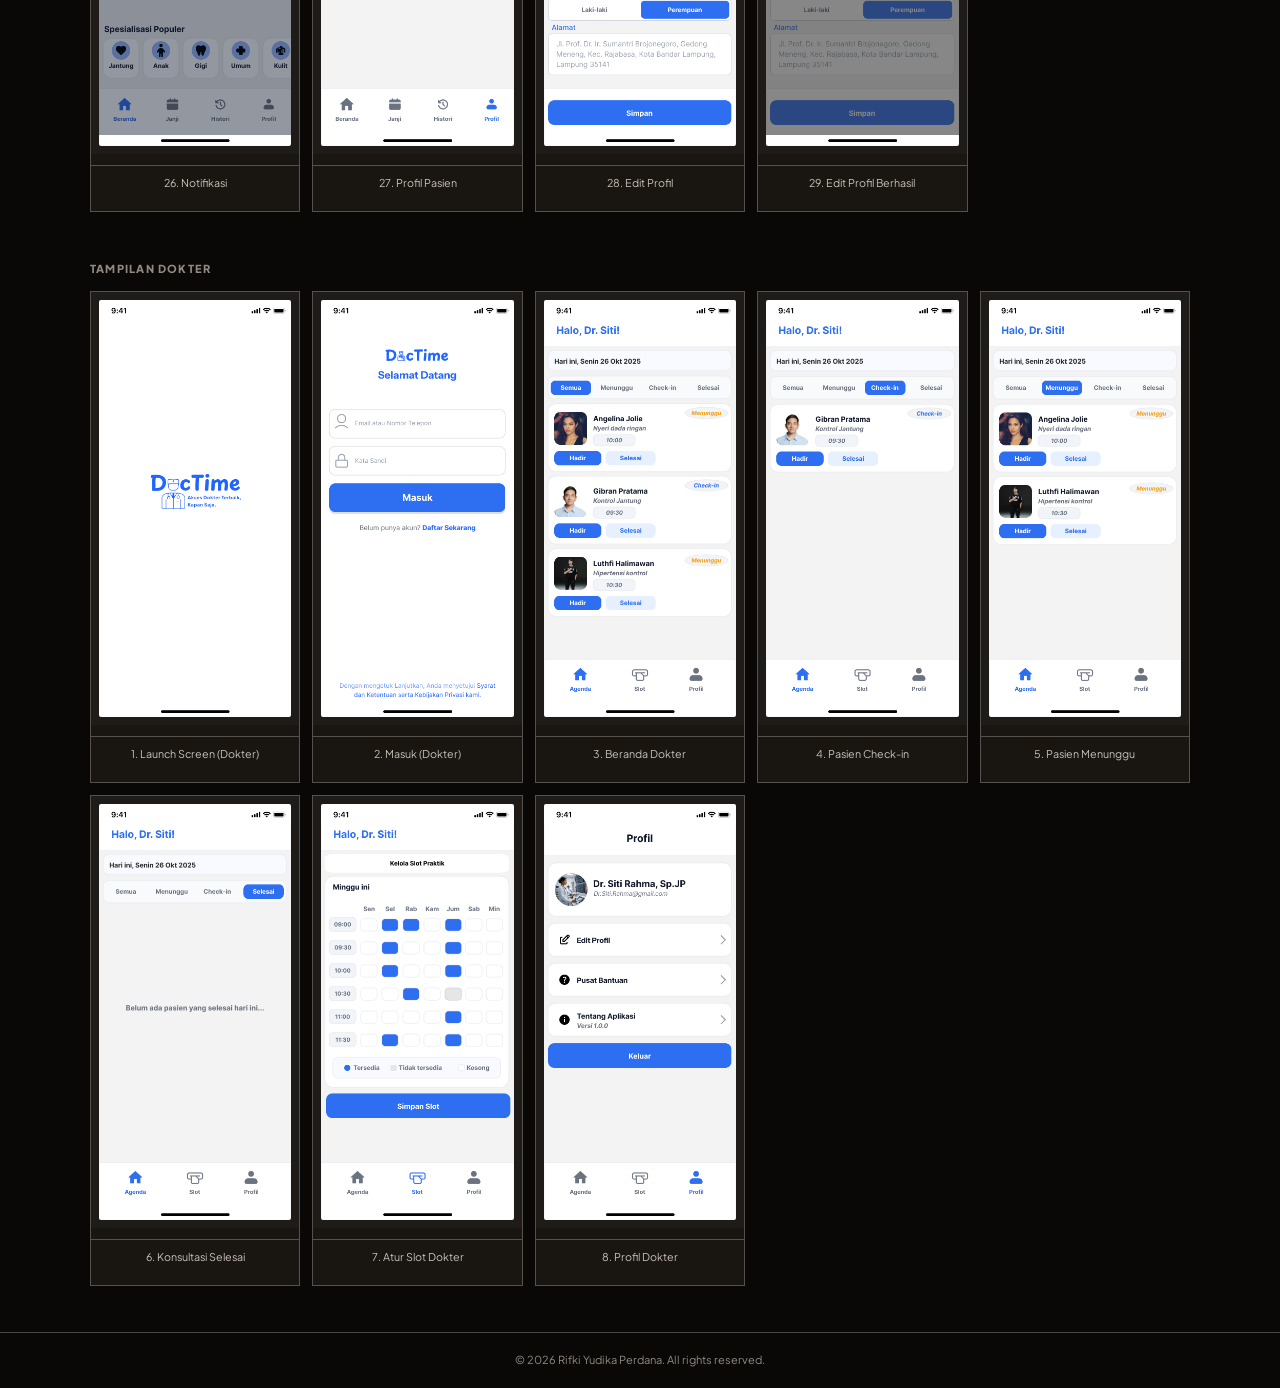
==== commit ad0e579a: "Galeri: lazy-load gambar, refactor script, pindah aset Figma ke assets/figma" ====
--- a/doctime-gallery.html
+++ b/doctime-gallery.html
@@ -41,119 +41,119 @@
   <p class="gal-section-title">Tampilan Pasien (User)</p>
   <div class="gal-grid gal-grid-mobile">
     <div class="img-card">
-      <div class="img-wrap"><img src="assets/projects/doctime/Launch Screen.png" alt="Launch Screen" /></div>
+      <div class="img-wrap"><img loading="lazy" src="assets/projects/doctime/Launch Screen.png" alt="Launch Screen" /></div>
       <p class="img-label">1. Launch Screen</p>
     </div>
     <div class="img-card">
-      <div class="img-wrap"><img src="assets/projects/doctime/Masuk.png" alt="Login" /></div>
+      <div class="img-wrap"><img loading="lazy" src="assets/projects/doctime/Masuk.png" alt="Login" /></div>
       <p class="img-label">2. Masuk (Login)</p>
     </div>
     <div class="img-card">
-      <div class="img-wrap"><img src="assets/projects/doctime/gagal login.png" alt="Gagal Login" /></div>
+      <div class="img-wrap"><img loading="lazy" src="assets/projects/doctime/gagal login.png" alt="Gagal Login" /></div>
       <p class="img-label">3. Gagal Login</p>
     </div>
     <div class="img-card">
-      <div class="img-wrap"><img src="assets/projects/doctime/Minta Otp.png" alt="Minta OTP" /></div>
+      <div class="img-wrap"><img loading="lazy" src="assets/projects/doctime/Minta Otp.png" alt="Minta OTP" /></div>
       <p class="img-label">4. Minta OTP</p>
     </div>
     <div class="img-card">
-      <div class="img-wrap"><img src="assets/projects/doctime/Buat Akun.png" alt="Buat Akun" /></div>
+      <div class="img-wrap"><img loading="lazy" src="assets/projects/doctime/Buat Akun.png" alt="Buat Akun" /></div>
       <p class="img-label">5. Buat Akun</p>
     </div>
     <div class="img-card">
-      <div class="img-wrap"><img src="assets/projects/doctime/Buat Akun-1.png" alt="Buat Akun Step 2" /></div>
+      <div class="img-wrap"><img loading="lazy" src="assets/projects/doctime/Buat Akun-1.png" alt="Buat Akun Step 2" /></div>
       <p class="img-label">6. Buat Akun (Langkah 2)</p>
     </div>
     <div class="img-card">
-      <div class="img-wrap"><img src="assets/projects/doctime/Buat Akun-2.png" alt="Buat Akun Step 3" /></div>
+      <div class="img-wrap"><img loading="lazy" src="assets/projects/doctime/Buat Akun-2.png" alt="Buat Akun Step 3" /></div>
       <p class="img-label">7. Buat Akun (Langkah 3)</p>
     </div>
     <div class="img-card">
-      <div class="img-wrap"><img src="assets/projects/doctime/Buat Akun-3.png" alt="Buat Akun Step 4" /></div>
+      <div class="img-wrap"><img loading="lazy" src="assets/projects/doctime/Buat Akun-3.png" alt="Buat Akun Step 4" /></div>
       <p class="img-label">8. Buat Akun (Langkah 4)</p>
     </div>
     <div class="img-card">
-      <div class="img-wrap"><img src="assets/projects/doctime/daftar berhasil.png" alt="Daftar Berhasil" /></div>
+      <div class="img-wrap"><img loading="lazy" src="assets/projects/doctime/daftar berhasil.png" alt="Daftar Berhasil" /></div>
       <p class="img-label">9. Pendaftaran Berhasil</p>
     </div>
     <div class="img-card">
-      <div class="img-wrap"><img src="assets/projects/doctime/salah pendaftaran.png" alt="Salah Pendaftaran" /></div>
+      <div class="img-wrap"><img loading="lazy" src="assets/projects/doctime/salah pendaftaran.png" alt="Salah Pendaftaran" /></div>
       <p class="img-label">10. Pendaftaran Gagal</p>
     </div>
     <div class="img-card">
-      <div class="img-wrap"><img src="assets/projects/doctime/Beranda.png" alt="Beranda" /></div>
+      <div class="img-wrap"><img loading="lazy" src="assets/projects/doctime/Beranda.png" alt="Beranda" /></div>
       <p class="img-label">11. Beranda</p>
     </div>
     <div class="img-card">
-      <div class="img-wrap"><img src="assets/projects/doctime/Beranda Janji Mendatang.png" alt="Janji Mendatang" /></div>
+      <div class="img-wrap"><img loading="lazy" src="assets/projects/doctime/Beranda Janji Mendatang.png" alt="Janji Mendatang" /></div>
       <p class="img-label">12. Beranda — Janji Mendatang</p>
     </div>
     <div class="img-card">
-      <div class="img-wrap"><img src="assets/projects/doctime/Cari Dokter.png" alt="Cari Dokter" /></div>
+      <div class="img-wrap"><img loading="lazy" src="assets/projects/doctime/Cari Dokter.png" alt="Cari Dokter" /></div>
       <p class="img-label">13. Cari Dokter</p>
     </div>
     <div class="img-card">
-      <div class="img-wrap"><img src="assets/projects/doctime/Jadwal Dokter.png" alt="Jadwal Dokter" /></div>
+      <div class="img-wrap"><img loading="lazy" src="assets/projects/doctime/Jadwal Dokter.png" alt="Jadwal Dokter" /></div>
       <p class="img-label">14. Pilih Jadwal Dokter</p>
     </div>
     <div class="img-card">
-      <div class="img-wrap"><img src="assets/projects/doctime/Jadwal Dokter (Jadwal Penuh).png" alt="Jadwal Penuh" /></div>
+      <div class="img-wrap"><img loading="lazy" src="assets/projects/doctime/Jadwal Dokter (Jadwal Penuh).png" alt="Jadwal Penuh" /></div>
       <p class="img-label">15. Jadwal Penuh</p>
     </div>
     <div class="img-card">
-      <div class="img-wrap"><img src="assets/projects/doctime/Janji Temu (Aktif).png" alt="Janji Aktif" /></div>
+      <div class="img-wrap"><img loading="lazy" src="assets/projects/doctime/Janji Temu (Aktif).png" alt="Janji Aktif" /></div>
       <p class="img-label">16. Janji Temu Aktif</p>
     </div>
     <div class="img-card">
-      <div class="img-wrap"><img src="assets/projects/doctime/Booking Berhasil.png" alt="Booking Berhasil" /></div>
+      <div class="img-wrap"><img loading="lazy" src="assets/projects/doctime/Booking Berhasil.png" alt="Booking Berhasil" /></div>
       <p class="img-label">17. Booking Berhasil</p>
     </div>
     <div class="img-card">
-      <div class="img-wrap"><img src="assets/projects/doctime/berhasil.png" alt="Berhasil" /></div>
+      <div class="img-wrap"><img loading="lazy" src="assets/projects/doctime/berhasil.png" alt="Berhasil" /></div>
       <p class="img-label">18. Konfirmasi Berhasil</p>
     </div>
     <div class="img-card">
-      <div class="img-wrap"><img src="assets/projects/doctime/Lihat QR.png" alt="Lihat QR" /></div>
+      <div class="img-wrap"><img loading="lazy" src="assets/projects/doctime/Lihat QR.png" alt="Lihat QR" /></div>
       <p class="img-label">19. Lihat QR Code</p>
     </div>
     <div class="img-card">
-      <div class="img-wrap"><img src="assets/projects/doctime/Janji Temu (Batalkan janji).png" alt="Batalkan Janji" /></div>
+      <div class="img-wrap"><img loading="lazy" src="assets/projects/doctime/Janji Temu (Batalkan janji).png" alt="Batalkan Janji" /></div>
       <p class="img-label">20. Batalkan Janji</p>
     </div>
     <div class="img-card">
-      <div class="img-wrap"><img src="assets/projects/doctime/Janji Temu (Batalkan janji)-1.png" alt="Konfirmasi Batal" /></div>
+      <div class="img-wrap"><img loading="lazy" src="assets/projects/doctime/Janji Temu (Batalkan janji)-1.png" alt="Konfirmasi Batal" /></div>
       <p class="img-label">21. Konfirmasi Pembatalan</p>
     </div>
     <div class="img-card">
-      <div class="img-wrap"><img src="assets/projects/doctime/Janji Temu (Dibatalkan).png" alt="Janji Dibatalkan" /></div>
+      <div class="img-wrap"><img loading="lazy" src="assets/projects/doctime/Janji Temu (Dibatalkan).png" alt="Janji Dibatalkan" /></div>
       <p class="img-label">22. Janji Dibatalkan</p>
     </div>
     <div class="img-card">
-      <div class="img-wrap"><img src="assets/projects/doctime/Janji Temu (Selesai).png" alt="Janji Selesai" /></div>
+      <div class="img-wrap"><img loading="lazy" src="assets/projects/doctime/Janji Temu (Selesai).png" alt="Janji Selesai" /></div>
       <p class="img-label">23. Janji Selesai</p>
     </div>
     <div class="img-card">
-      <div class="img-wrap"><img src="assets/projects/doctime/Janji Temu (Telah dibatalkan).png" alt="Telah Dibatalkan" /></div>
+      <div class="img-wrap"><img loading="lazy" src="assets/projects/doctime/Janji Temu (Telah dibatalkan).png" alt="Telah Dibatalkan" /></div>
       <p class="img-label">24. Status Telah Dibatalkan</p>
     </div>
     <div class="img-card">
-      <div class="img-wrap"><img src="assets/projects/doctime/Histori.png" alt="Histori" /></div>
+      <div class="img-wrap"><img loading="lazy" src="assets/projects/doctime/Histori.png" alt="Histori" /></div>
       <p class="img-label">25. Riwayat Janji</p>
     </div>
     <div class="img-card">
-      <div class="img-wrap"><img src="assets/projects/doctime/Notifikasi.png" alt="Notifikasi" /></div>
+      <div class="img-wrap"><img loading="lazy" src="assets/projects/doctime/Notifikasi.png" alt="Notifikasi" /></div>
       <p class="img-label">26. Notifikasi</p>
     </div>
     <div class="img-card">
-      <div class="img-wrap"><img src="assets/projects/doctime/Profil.png" alt="Profil" /></div>
+      <div class="img-wrap"><img loading="lazy" src="assets/projects/doctime/Profil.png" alt="Profil" /></div>
       <p class="img-label">27. Profil Pasien</p>
     </div>
     <div class="img-card">
-      <div class="img-wrap"><img src="assets/projects/doctime/Edit Profil-1.png" alt="Edit Profil" /></div>
+      <div class="img-wrap"><img loading="lazy" src="assets/projects/doctime/Edit Profil-1.png" alt="Edit Profil" /></div>
       <p class="img-label">28. Edit Profil</p>
     </div>
     <div class="img-card">
-      <div class="img-wrap"><img src="assets/projects/doctime/Edit Profil (berhasil).png" alt="Edit Berhasil" /></div>
+      <div class="img-wrap"><img loading="lazy" src="assets/projects/doctime/Edit Profil (berhasil).png" alt="Edit Berhasil" /></div>
       <p class="img-label">29. Edit Profil Berhasil</p>
     </div>
   </div>
@@ -162,35 +162,35 @@
   <p class="gal-section-title" style="margin-top: 48px;">Tampilan Dokter</p>
   <div class="gal-grid gal-grid-mobile">
     <div class="img-card">
-      <div class="img-wrap"><img src="assets/projects/doctime/Launch Screen (Dokter).png" alt="Launch Dokter" /></div>
+      <div class="img-wrap"><img loading="lazy" src="assets/projects/doctime/Launch Screen (Dokter).png" alt="Launch Dokter" /></div>
       <p class="img-label">1. Launch Screen (Dokter)</p>
     </div>
     <div class="img-card">
-      <div class="img-wrap"><img src="assets/projects/doctime/Masuk (Dokter).png" alt="Masuk Dokter" /></div>
+      <div class="img-wrap"><img loading="lazy" src="assets/projects/doctime/Masuk (Dokter).png" alt="Masuk Dokter" /></div>
       <p class="img-label">2. Masuk (Dokter)</p>
     </div>
     <div class="img-card">
-      <div class="img-wrap"><img src="assets/projects/doctime/Beranda (Dokter).png" alt="Beranda Dokter" /></div>
+      <div class="img-wrap"><img loading="lazy" src="assets/projects/doctime/Beranda (Dokter).png" alt="Beranda Dokter" /></div>
       <p class="img-label">3. Beranda Dokter</p>
     </div>
     <div class="img-card">
-      <div class="img-wrap"><img src="assets/projects/doctime/Beranda (Check-in) (Dokter).png" alt="Check-in" /></div>
+      <div class="img-wrap"><img loading="lazy" src="assets/projects/doctime/Beranda (Check-in) (Dokter).png" alt="Check-in" /></div>
       <p class="img-label">4. Pasien Check-in</p>
     </div>
     <div class="img-card">
-      <div class="img-wrap"><img src="assets/projects/doctime/Beranda (Menunggu) (Dokter).png" alt="Menunggu" /></div>
+      <div class="img-wrap"><img loading="lazy" src="assets/projects/doctime/Beranda (Menunggu) (Dokter).png" alt="Menunggu" /></div>
       <p class="img-label">5. Pasien Menunggu</p>
     </div>
     <div class="img-card">
-      <div class="img-wrap"><img src="assets/projects/doctime/Beranda (Selesai) (Dokter).png" alt="Selesai" /></div>
+      <div class="img-wrap"><img loading="lazy" src="assets/projects/doctime/Beranda (Selesai) (Dokter).png" alt="Selesai" /></div>
       <p class="img-label">6. Konsultasi Selesai</p>
     </div>
     <div class="img-card">
-      <div class="img-wrap"><img src="assets/projects/doctime/Slot (Dokter).png" alt="Slot Dokter" /></div>
+      <div class="img-wrap"><img loading="lazy" src="assets/projects/doctime/Slot (Dokter).png" alt="Slot Dokter" /></div>
       <p class="img-label">7. Atur Slot Dokter</p>
     </div>
     <div class="img-card">
-      <div class="img-wrap"><img src="assets/projects/doctime/Profil (Dokter).png" alt="Profil Dokter" /></div>
+      <div class="img-wrap"><img loading="lazy" src="assets/projects/doctime/Profil (Dokter).png" alt="Profil Dokter" /></div>
       <p class="img-label">8. Profil Dokter</p>
     </div>
   </div>
--- a/style.css
+++ b/style.css
@@ -1,337 +1,15 @@
-/* ==============================================
-   RIFKI YUDIKA PERDANA — PORTFOLIO
-   Light Minimalist + Dark Mode Support
-   ============================================== */
-
-/* ---------- VARIABLES (Light Mode) ---------- */
-:root {
-  --bg:         #f9fafb;
-  --bg-white:   #ffffff;
-  --bg-alt:     #f1f5f9;
-  --card:       #ffffff;
-  --blue:       #2563eb;
-  --blue-dark:  #1d4ed8;
-  --blue-light: #eff6ff;
-  --text:       #111827;
-  --text-sub:   #4b5563;
-  --text-muted: #9ca3af;
-  --border:     #e5e7eb;
-  --shadow-sm:  0 1px 4px rgba(0,0,0,.06);
-  --shadow:     0 2px 12px rgba(0,0,0,.08);
-  --radius:     10px;
-  --tr:         .2s ease;
-}
-
-/* ---------- DARK MODE OVERRIDES ---------- */
-body.dark-mode {
-  --bg:         #0f172a;
-  --bg-white:   #111827;
-  --bg-alt:     #1e293b;
-  --card:       #1e293b;
-  --blue:       #60a5fa;
-  --blue-dark:  #3b82f6;
-  --blue-light: rgba(96,165,250,.1);
-  --text:       #f1f5f9;
-  --text-sub:   #cbd5e1;
-  --text-muted: #64748b;
-  --border:     #334155;
-  --shadow-sm:  0 1px 4px rgba(0,0,0,.3);
-  --shadow:     0 4px 16px rgba(0,0,0,.4);
-}
-
-/* ---------- RESET ---------- */
-*, *::before, *::after { box-sizing: border-box; margin: 0; padding: 0; }
-html { scroll-behavior: smooth; }
-body {
-  font-family: 'Plus Jakarta Sans', sans-serif;
-  background: var(--bg); color: var(--text);
-  line-height: 1.7; font-size: 15px;
-  transition: background var(--tr), color var(--tr);
-}
-a { text-decoration: none; color: inherit; }
-ul { list-style: none; }
-img { max-width: 100%; display: block; }
-
-/* ---------- CONTAINER ---------- */
-.container { width: 90%; max-width: 1100px; margin: 0 auto; }
-
-/* ---------- SECTION ---------- */
-.section  { padding: 100px 0; }
-.alt-bg   { background: var(--bg-alt); }
-
-.section-head { text-align: center; margin-bottom: 60px; }
-.section-label {
-  display: inline-block; font-size: .75rem; font-weight: 700;
-  letter-spacing: .15em; text-transform: uppercase;
-  color: var(--blue); margin-bottom: 12px;
-}
-.section-title { font-size: clamp(1.75rem, 4vw, 2.5rem); font-weight: 700; color: var(--text); line-height: 1.2; }
-.section-desc  { color: var(--text-sub); margin-top: 12px; font-size: 1rem; }
-
-/* ---------- BUTTONS ---------- */
-.btn {
-  display: inline-flex; align-items: center; gap: 8px;
-  padding: 10px 24px; border-radius: 8px;
-  font-size: .9rem; font-weight: 600; font-family: inherit;
-  cursor: pointer; border: none; transition: var(--tr);
-}
-.btn-primary { background: var(--blue); color: #fff; box-shadow: 0 4px 12px rgba(37, 99, 235, 0.2); }
-.btn-primary:hover { background: var(--blue-dark); transform: translateY(-1px); box-shadow: 0 6px 16px rgba(37, 99, 235, 0.3); }
-.btn-outline { background: transparent; color: var(--blue); border: 1.5px solid var(--blue); }
-.btn-outline:hover { background: var(--blue-light); }
-.btn-ghost { background: transparent; color: var(--text-sub); border: 1.5px solid var(--border); }
-.btn-ghost:hover { background: var(--bg-alt); color: var(--text); border-color: var(--text-muted); }
-
-.btn-sm {
-  padding: 8px 18px; font-size: .85rem; border-radius: 6px;
-  display: inline-flex; align-items: center; gap: 6px;
-  font-weight: 600; font-family: inherit; cursor: pointer; transition: var(--tr);
-  border: none;
-}
-.btn-sm-outline { background: transparent; color: var(--blue); border: 1.5px solid var(--blue); }
-.btn-sm-outline:hover { background: var(--blue-light); }
-.btn-sm-ghost { background: transparent; color: var(--text-sub); border: 1.5px solid var(--border); }
-.btn-sm-ghost:hover { background: var(--bg-alt); color: var(--text); }
-
-/* ==============================================
-   NAVBAR
-   ============================================== */
-.navbar {
-  position: fixed; top: 0; left: 0; right: 0; z-index: 100;
-  background: var(--bg-white); border-bottom: 1px solid var(--border);
-  transition: background var(--tr), border-color var(--tr);
-}
-.navbar-inner { display: flex; align-items: center; gap: 12px; padding: 14px 0; }
-.brand { font-size: .95rem; font-weight: 700; color: var(--text); margin-right: auto; }
-.brand span { color: var(--blue); }
-
-.nav-links { display: flex; align-items: center; gap: 4px; }
-.nav-link { 
-  font-size: .88rem; font-weight: 500; color: var(--text-sub); 
-  padding: 8px 16px; border-radius: 8px; transition: var(--tr); 
-  position: relative;
-}
-.nav-link:hover  { color: var(--text); background: var(--bg-alt); }
-.nav-link.active { color: var(--blue); font-weight: 700; background: var(--blue-light); }
-
-/* Dark Mode Toggle */
-.theme-toggle {
-  background: none; border: 1.5px solid var(--border);
-  border-radius: 6px; padding: 5px 10px;
-  cursor: pointer; font-size: .85rem; color: var(--text-sub);
-  transition: var(--tr); flex-shrink: 0;
-}
-.theme-toggle:hover { background: var(--bg-alt); color: var(--text); }
-
-/* Hamburger */
-.hamburger {
-  display: none; flex-direction: column; gap: 5px;
-  background: none; border: none; cursor: pointer; padding: 4px;
-}
-.hamburger span { display: block; width: 22px; height: 2px; background: var(--text); border-radius: 2px; transition: var(--tr); }
-.hamburger.open span:nth-child(1) { transform: translateY(7px) rotate(45deg); }
-.hamburger.open span:nth-child(2) { opacity: 0; }
-.hamburger.open span:nth-child(3) { transform: translateY(-7px) rotate(-45deg); }
-
-.mobile-drawer {
-  display: none; flex-direction: column;
-  background: var(--bg-white); border-top: 1px solid var(--border); padding: 10px 0;
-  transition: background var(--tr);
-}
-.mobile-drawer.open { display: flex; }
-.mobile-drawer ul { display: flex; flex-direction: column; padding: 0 16px; }
-.mob-link { display: block; padding: 11px 14px; font-size: .92rem; font-weight: 500; color: var(--text-sub); border-radius: 6px; transition: var(--tr); }
-.mob-link:hover { color: var(--text); background: var(--bg-alt); }
-
-/* ==============================================
-   HERO
-   ============================================== */
-.hero { padding-top: 90px; padding-bottom: 80px; background: var(--bg-white); }
-.hero-grid { display: grid; grid-template-columns: 1fr auto; gap: 60px; align-items: center; }
-.hero-eyebrow { font-size: .78rem; font-weight: 700; letter-spacing: .1em; text-transform: uppercase; color: var(--blue); margin-bottom: 14px; }
-.hero-title { font-size: clamp(1.8rem,4.5vw,2.8rem); font-weight: 800; line-height: 1.2; color: var(--text); margin-bottom: 16px; }
-.hero-title span { color: var(--blue); }
-.hero-desc { color: var(--text-sub); font-size: .94rem; line-height: 1.8; margin-bottom: 20px; max-width: 520px; }
-.hero-meta { display: flex; flex-wrap: wrap; gap: 8px; margin-bottom: 28px; }
-.hero-meta span { font-size: .8rem; color: var(--text-sub); background: var(--bg-alt); border: 1px solid var(--border); padding: 4px 12px; border-radius: 20px; }
-.hero-btns { display: flex; flex-wrap: wrap; gap: 10px; }
-
-.hero-avatar { width: 220px; height: 220px; border-radius: 50%; border: 3px solid var(--border); overflow: hidden; flex-shrink: 0; box-shadow: var(--shadow); }
-.hero-avatar img { width: 100%; height: 100%; object-fit: cover; object-position: top; }
-
-/* ==============================================
-   ABOUT
-   ============================================== */
-.about-grid { display: grid; grid-template-columns: 1.2fr 1fr; gap: 52px; align-items: start; }
-.about-text p { color: var(--text-sub); margin-bottom: 16px; line-height: 1.8; font-size: .93rem; }
-.social-links { display: flex; flex-direction: column; gap: 8px; margin-top: 4px; }
-.social-btn { display: inline-flex; align-items: center; gap: 9px; font-size: .86rem; font-weight: 600; color: var(--text-sub); background: var(--card); border: 1px solid var(--border); padding: 9px 16px; border-radius: 8px; transition: var(--tr); }
-.social-btn:hover { color: var(--blue); border-color: var(--blue); background: var(--blue-light); }
-
-.about-stats { display: grid; grid-template-columns: 1fr 1fr; gap: 10px; }
-.stat-card { background: var(--card); border: 1px solid var(--border); border-radius: var(--radius); padding: 14px 16px; box-shadow: var(--shadow-sm); }
-.sc-label { font-size: .72rem; color: var(--text-muted); font-weight: 600; text-transform: uppercase; letter-spacing: .06em; display: block; margin-bottom: 4px; }
-.sc-val { font-size: .9rem; font-weight: 700; color: var(--text); }
-.sc-val.blue { color: var(--blue); }
-
-/* ==============================================
-   SKILLS
-   ============================================== */
-.skills-grid { display: grid; grid-template-columns: repeat(3,1fr); gap: 20px; }
-.skill-card { background: var(--card); border: 1px solid var(--border); border-radius: var(--radius); padding: 24px 20px; box-shadow: var(--shadow-sm); }
-.sk-title { font-size: .95rem; font-weight: 700; color: var(--text); margin-bottom: 14px; padding-bottom: 10px; border-bottom: 1px solid var(--border); }
-.sk-list { display: flex; flex-direction: column; gap: 6px; }
-.sk-list li { font-size: .86rem; color: var(--text-sub); padding: 5px 0 5px 14px; position: relative; }
-.sk-list li::before { content: ''; position: absolute; left: 0; top: 50%; transform: translateY(-50%); width: 5px; height: 5px; border-radius: 50%; background: var(--blue); }
-
-/* ==============================================
-   PROJECTS
-   ============================================== */
-.projects-grid { display: grid; grid-template-columns: repeat(2,1fr); gap: 20px; }
-.project-card { background: var(--card); border: 1px solid var(--border); border-radius: var(--radius); padding: 24px; box-shadow: var(--shadow-sm); display: flex; flex-direction: column; gap: 10px; }
-.pc-title { font-size: 1rem; font-weight: 700; color: var(--text); }
-.pc-sub   { font-size: .8rem; color: var(--blue); font-weight: 600; }
-.pc-desc  { font-size: .86rem; color: var(--text-sub); line-height: 1.7; flex: 1; }
-.pc-tags  { display: flex; flex-wrap: wrap; gap: 5px; }
-.pc-tags span { font-size: .73rem; color: var(--text-sub); background: var(--bg-alt); border: 1px solid var(--border); padding: 2px 10px; border-radius: 5px; font-weight: 500; }
-.pc-actions { display: flex; gap: 8px; flex-wrap: wrap; padding-top: 4px; }
-
-/* ==============================================
-   EXPERIENCE
-   ============================================== */
-.exp-sub-title { font-size: .9rem; font-weight: 700; color: var(--text-sub); text-transform: uppercase; letter-spacing: .07em; margin-bottom: 18px; }
-.timeline { position: relative; display: flex; flex-direction: column; }
-.timeline::before { content: ''; position: absolute; left: 8px; top: 6px; bottom: 6px; width: 2px; background: var(--border); }
-.tl-item { display: flex; gap: 22px; margin-bottom: 20px; }
-.tl-dot { width: 18px; height: 18px; border-radius: 50%; flex-shrink: 0; background: var(--blue); border: 3px solid var(--bg-alt); margin-top: 16px; z-index: 1; }
-.tl-card { flex: 1; background: var(--card); border: 1px solid var(--border); border-radius: var(--radius); padding: 16px 20px; box-shadow: var(--shadow-sm); }
-.tl-meta { display: flex; flex-wrap: wrap; gap: 8px; align-items: center; margin-bottom: 6px; }
-.tl-period { font-size: .76rem; font-weight: 600; color: var(--blue); background: var(--blue-light); padding: 2px 10px; border-radius: 20px; }
-.tl-org  { font-size: .78rem; color: var(--text-muted); }
-.tl-role { font-size: .92rem; font-weight: 700; color: var(--text); margin-bottom: 5px; }
-.tl-desc { font-size: .84rem; color: var(--text-sub); line-height: 1.7; }
-
-.training-grid { display: grid; grid-template-columns: 1fr 1fr; gap: 14px; }
-.training-card { background: var(--card); border: 1px solid var(--border); border-radius: var(--radius); padding: 16px 18px; box-shadow: var(--shadow-sm); display: flex; gap: 14px; align-items: flex-start; }
-.tr-icon { font-size: 1.4rem; flex-shrink: 0; margin-top: 2px; }
-.tr-info h4 { font-size: .9rem; font-weight: 700; color: var(--text); margin-bottom: 4px; }
-.tr-period { font-size: .77rem; color: var(--blue); font-weight: 600; display: block; }
-.tr-org    { font-size: .77rem; color: var(--text-muted); display: block; }
-.exp-divider { margin: 36px 0 24px; border: none; border-top: 1px solid var(--border); }
-
-/* ==============================================
-   CONTACT
-   ============================================== */
-.contact-grid { display: grid; grid-template-columns: 1fr 1.4fr; gap: 40px; align-items: start; }
-.contact-info { display: flex; flex-direction: column; gap: 10px; }
-.contact-item { display: flex; align-items: center; gap: 12px; background: var(--card); border: 1px solid var(--border); border-radius: var(--radius); padding: 13px 16px; box-shadow: var(--shadow-sm); transition: var(--tr); }
-.contact-item:hover { border-color: var(--blue); }
-.ci-icon  { font-size: 1.1rem; flex-shrink: 0; }
-.ci-label { font-size: .7rem; color: var(--text-muted); font-weight: 600; text-transform: uppercase; letter-spacing: .06em; display: block; }
-.ci-val   { font-size: .86rem; font-weight: 600; color: var(--text); }
-.contact-form { background: var(--card); border: 1px solid var(--border); border-radius: var(--radius); padding: 28px; box-shadow: var(--shadow-sm); display: flex; flex-direction: column; gap: 16px; }
-.form-group { display: flex; flex-direction: column; gap: 6px; }
-.form-group label { font-size: .82rem; font-weight: 600; color: var(--text); }
-.form-group input,
-.form-group textarea { background: var(--bg-alt); border: 1.5px solid var(--border); border-radius: 7px; color: var(--text); font-family: inherit; font-size: .88rem; padding: 10px 13px; transition: var(--tr); resize: vertical; }
-.form-group input:focus,
-.form-group textarea:focus { outline: none; border-color: var(--blue); background: var(--bg-white); }
-.form-group input::placeholder,
-.form-group textarea::placeholder { color: var(--text-muted); }
-
-/* ==============================================
-   FOOTER
-   ============================================== */
-.footer { background: var(--bg-white); border-top: 1px solid var(--border); padding: 32px 0; }
-.footer-inner { display: flex; flex-direction: column; align-items: center; justify-content: center; gap: 16px; }
-.footer-text { font-size: .88rem; color: var(--text-muted); font-weight: 500; }
-.footer-links { display: flex; gap: 24px; }
-.footer-links a { font-size: .9rem; color: var(--text-sub); transition: var(--tr); font-weight: 600; }
-.footer-links a:hover { color: var(--blue); }
-
-/* ==============================================
-   GALLERY PAGE STYLES
-   ============================================== */
-.gal-header { background: var(--bg-white); border-bottom: 1px solid var(--border); padding: 14px 5%; display: flex; align-items: center; gap: 14px; position: sticky; top: 0; z-index: 10; transition: background var(--tr); }
-.gal-brand { font-size: .95rem; font-weight: 700; color: var(--text); margin-right: auto; }
-.gal-brand span { color: var(--blue); }
-.back-btn { display: inline-flex; align-items: center; gap: 7px; font-size: .86rem; font-weight: 600; color: var(--blue); background: var(--blue-light); border: 1.5px solid var(--blue); border-radius: 7px; padding: 7px 14px; transition: var(--tr); }
-.back-btn:hover { background: var(--blue); color: #fff; }
-
-.gal-hero { padding: 48px 5% 36px; background: var(--bg-white); border-bottom: 1px solid var(--border); }
-.gal-badge { display: inline-block; font-size: .72rem; font-weight: 700; letter-spacing: .08em; text-transform: uppercase; color: var(--blue); background: var(--blue-light); border: 1px solid var(--border); padding: 3px 12px; border-radius: 20px; margin-bottom: 12px; }
-.gal-title { font-size: clamp(1.6rem,4vw,2.2rem); font-weight: 800; color: var(--text); margin-bottom: 6px; }
-.gal-sub   { color: var(--blue); font-size: .9rem; font-weight: 600; margin-bottom: 12px; }
-.gal-desc  { color: var(--text-sub); font-size: .9rem; max-width: 620px; line-height: 1.75; margin-bottom: 18px; }
-.gal-tags  { display: flex; flex-wrap: wrap; gap: 7px; margin-bottom: 20px; }
-.gal-tag   { font-size: .76rem; font-weight: 500; color: var(--text-sub); background: var(--bg-alt); border: 1px solid var(--border); padding: 3px 12px; border-radius: 6px; }
-.gal-source { display: inline-flex; align-items: center; gap: 7px; font-size: .86rem; font-weight: 600; color: var(--blue); background: transparent; border: 1.5px solid var(--blue); padding: 8px 18px; border-radius: 7px; transition: var(--tr); }
-.gal-source:hover { background: var(--blue-light); }
-
-.gal-section { padding: 40px 5% 60px; }
-.gal-section-title { font-size: .82rem; font-weight: 700; color: var(--text-muted); text-transform: uppercase; letter-spacing: .08em; margin-bottom: 18px; }
-.gal-grid { display: grid; grid-template-columns: repeat(auto-fill,minmax(260px,1fr)); gap: 16px; }
-
-/* Image card with natural size + label */
-.img-card {
-  background: var(--card);
-  border: 1px solid var(--border);
-  border-radius: 12px;
-  overflow: hidden;
-  box-shadow: var(--shadow-sm);
-  transition: var(--tr);
-  display: flex; flex-direction: column;
-}
-.img-card:hover { border-color: var(--blue); box-shadow: var(--shadow); }
-.img-wrap {
-  background: var(--bg-alt);
-  display: flex; align-items: center; justify-content: center;
-  padding: 10px;
-}
-.img-wrap img {
-  width: 100%; height: auto;
-  display: block; border-radius: 6px;
-}
-.img-label {
-  font-size: .78rem; font-weight: 600;
-  color: var(--text-sub); text-align: center;
-  padding: 9px 12px;
-  border-top: 1px solid var(--border);
-  background: var(--card);
-}
-/* Placeholder slot (when no image) */
-.img-slot { background: var(--card); border: 1.5px dashed var(--border); border-radius: 12px; min-height: 120px; display: flex; flex-direction: column; align-items: center; justify-content: center; gap: 8px; }
-.img-slot .ph-icon { font-size: 1.8rem; opacity: .35; }
-.img-slot .ph-text { font-size: .75rem; color: var(--text-muted); text-align: center; padding: 0 12px; line-height: 1.5; }
-
-.gal-footer { text-align: center; padding: 20px; font-size: .8rem; color: var(--text-muted); border-top: 1px solid var(--border); background: var(--bg-white); }
-
-/* ==============================================
-   REVEAL
-   ============================================== */
-.reveal { opacity: 0; transition: opacity .45s ease; }
-.reveal.visible { opacity: 1; }
-
-/* ==============================================
-   RESPONSIVE
-   ============================================== */
-@media (max-width: 900px) {
-  .hero-grid     { grid-template-columns: 1fr; gap: 32px; }
-  .hero-avatar   { width: 150px; height: 150px; margin: 0 auto; }
-  .about-grid    { grid-template-columns: 1fr; gap: 36px; }
-  .skills-grid   { grid-template-columns: 1fr 1fr; }
-  .projects-grid { grid-template-columns: 1fr; }
-  .contact-grid  { grid-template-columns: 1fr; }
-}
-@media (max-width: 640px) {
-  .section       { padding: 60px 0; }
-  .nav-links     { display: none; }
-  .hamburger     { display: flex; }
-  .skills-grid   { grid-template-columns: 1fr; }
-  .about-stats   { grid-template-columns: 1fr 1fr; }
-  .training-grid { grid-template-columns: 1fr; }
-  .hero-btns     { flex-direction: column; align-items: flex-start; }
-}
-@media (max-width: 420px) {
-  .about-stats   { grid-template-columns: 1fr; }
-}
+:root{color-scheme:dark;--bg:#090807;--surface:#11100e;--surface-raised:#191612;--text:#f4f0e9;--text-sub:#c8c0b6;--text-muted:#93897f;--accent:#f06a21;--accent-red:#bd1d0d;--accent-soft:rgba(240,106,33,.12);--border:rgba(245,235,222,.28);--content-width:1100px;--transition:.2s ease}
+body.light-mode{color-scheme:light;--bg:#f6f2ed;--surface:#eee8e0;--surface-raised:#fffdfa;--text:#211a16;--text-sub:#51463e;--text-muted:#786b61;--border:rgba(44,29,19,.2)}
+*,*::before,*::after{box-sizing:border-box}html{scroll-behavior:smooth;scroll-padding-top:88px}body{min-width:320px;margin:0;overflow-x:hidden;color:var(--text);background:var(--bg);font:15px/1.7 'Plus Jakarta Sans',sans-serif;transition:background var(--transition),color var(--transition)}a{color:inherit;text-decoration:none}img{display:block;max-width:100%}button,input,textarea{font:inherit}button,a{-webkit-tap-highlight-color:transparent}:focus-visible{outline:3px solid #ffac70;outline-offset:4px}
+.skip-link{position:fixed;z-index:300;top:12px;left:12px;padding:10px 16px;transform:translateY(-160%);border-radius:6px;color:#fff;background:#9e4825}.skip-link:focus{transform:translateY(0)}.container{width:min(var(--content-width),calc(100% - 56px));margin-inline:auto}.section{position:relative;padding:100px 0;scroll-margin-top:76px}.section-label{display:block;margin-bottom:12px;color:var(--accent);font-size:.69rem;font-weight:700;letter-spacing:.12em;text-transform:uppercase}.section-title{margin:0;color:var(--text);font-size:clamp(2rem,4vw,3.2rem);font-weight:600;letter-spacing:-.05em;line-height:1.12}.section-title>span{color:var(--accent)}.section-desc{max-width:560px;margin:15px 0 0;color:var(--text-sub);font-size:.85rem}
+.navbar{position:fixed;z-index:100;inset:14px 0 auto;pointer-events:none}.navbar-inner{width:min(980px,calc(100% - 48px));min-height:46px;display:flex;align-items:center;gap:18px;margin-inline:auto;padding:4px 15px;border:1px solid rgba(255,255,255,.43);border-radius:999px;background:rgba(12,10,9,.65);backdrop-filter:blur(12px);pointer-events:auto}.brand{flex:0 0 auto;color:var(--text);font-size:.78rem;font-weight:800;letter-spacing:.04em}.brand span{color:var(--accent)}.nav-links{display:flex;align-items:center;gap:clamp(5px,1vw,16px);margin:0 auto;padding:0;list-style:none}.nav-link{display:block;padding:6px 9px;color:#ded8d2;font-size:.72rem;transition:color var(--transition)}.nav-link:hover,.nav-link.active{color:#ff914c}.theme-toggle,.hamburger{width:35px;height:35px;flex:0 0 auto;display:grid;place-items:center;border:1px solid var(--border);border-radius:50%;color:var(--text);background:transparent;cursor:pointer}.theme-toggle{font-size:1rem}.hamburger{display:none;flex-direction:column;gap:4px}.hamburger span{width:15px;height:1.5px;background:currentColor;transition:var(--transition)}.hamburger.open span:first-child{transform:translateY(5.5px) rotate(45deg)}.hamburger.open span:nth-child(2){opacity:0}.hamburger.open span:last-child{transform:translateY(-5.5px) rotate(-45deg)}.mobile-drawer{width:min(980px,calc(100% - 48px));margin:6px auto 0;padding:10px;border:1px solid var(--border);border-radius:14px;background:rgba(15,12,10,.97);pointer-events:auto}.mobile-drawer[hidden]{display:none}.mobile-drawer ul{display:grid;grid-template-columns:repeat(2,1fr);gap:4px;margin:0;padding:0;list-style:none}.mob-link{display:block;padding:10px 12px;border-radius:6px;color:var(--text-sub);font-size:.82rem}.mob-link:hover{color:var(--text);background:var(--accent-soft)}
+.hero{min-height:760px;overflow:hidden;padding:135px 0 45px;background:radial-gradient(ellipse at 50% 9%,rgba(255,82,10,.1),transparent 38%),#090807}.hero-planet{position:absolute;top:-410px;left:50%;width:min(850px,90vw);aspect-ratio:1;transform:translateX(-50%);background:url('assets/figma/Ellipse%204.png') center/contain no-repeat;filter:saturate(1.15);pointer-events:none}.hero-orbit{position:absolute;top:300px;left:50%;width:min(1100px,112vw);aspect-ratio:1.9;transform:translateX(-50%) rotate(-8deg);background:url('assets/figma/Planet-Ring.png') center/contain no-repeat;opacity:.72;pointer-events:none}.hero-grid{position:relative;z-index:1}.hero-heading{position:relative;z-index:2;max-width:970px;margin:13px auto 0}.hero-eyebrow{margin:0 0 8px;color:#ddd3c8;font-size:.72rem;letter-spacing:.04em}.hero-title{margin:0;color:#f6f3ef;font-size:clamp(4rem,11vw,9rem);font-weight:800;letter-spacing:-.075em;line-height:.92;text-shadow:0 3px 0 rgba(106,70,50,.55)}.hero-title span{color:#b9aea4}.hero-title-meta{display:flex;justify-content:space-between;gap:14px;margin-top:8px;color:#ded6ce;font-size:.7rem}.hero-profile{position:relative;z-index:3;display:grid;grid-template-columns:minmax(0,1.15fr) minmax(200px,.65fr);column-gap:30px;row-gap:18px;width:min(900px,calc(100% - 40px));min-height:300px;margin:60px auto 0;padding:30px 32px 20px 42px;border:1px solid rgba(255,255,255,.58);border-radius:26px;background:linear-gradient(105deg,rgba(27,16,12,.72),rgba(13,11,10,.83) 65%);box-shadow:0 22px 70px rgba(0,0,0,.3);backdrop-filter:blur(8px);scroll-margin-top:100px}.hero-profile::before{position:absolute;z-index:-1;top:-112px;left:-52px;width:390px;height:390px;border-radius:50%;content:'';background:url('assets/figma/Ellipse%204.png') center/contain no-repeat;opacity:.7;pointer-events:none}.hero-profile-copy{align-self:center}.profile-kicker{margin:0 0 6px;color:#f1b18c;font-size:.64rem;font-style:italic}.hero-profile-copy h2{margin:0;color:var(--text);font-size:clamp(1.4rem,3vw,2rem);font-weight:700;line-height:1.18}.hero-profile-copy h2 span{color:#ff8a43}.profile-intro{max-width:540px;margin:12px 0 15px;color:#f0e7de;font-size:.76rem;line-height:1.7}.hero-portrait{align-self:center;justify-self:end;width:min(100%,245px);margin:0}.hero-portrait img{width:100%;height:165px;object-fit:cover;object-position:center 42%;border:1px solid rgba(255,255,255,.15);border-radius:9px;filter:saturate(.82)}.hero-portrait figcaption{margin-top:7px;color:#c9bdb3;font-size:.62rem}.hero-profile-facts{grid-column:1/-1;display:grid;grid-template-columns:repeat(4,minmax(0,1fr)) auto;align-items:center;gap:8px;padding-top:15px;border-top:1px solid rgba(255,255,255,.2)}.hero-profile-facts>span,.hero-profile-facts>a{min-width:0;padding:5px 8px;border:1px solid rgba(255,255,255,.4);border-radius:999px;color:#f1eae2;font-size:.58rem;text-align:center;line-height:1.3}.hero-profile-facts small{display:block;color:#d2b9a7;font-size:.53rem;text-transform:uppercase;letter-spacing:.04em}.hero-profile-facts>a{border-color:var(--accent);color:#ff9a5c;font-weight:700}.hero-scroll{display:flex;align-items:center;gap:9px;width:min(900px,calc(100% - 40px));margin:20px auto 0;color:var(--text-muted);font-size:.67rem}.hero-scroll span:first-child{color:var(--accent);font-size:.62rem}
+.skills-section{background:var(--bg)}.skills-layout{display:grid;grid-template-columns:.7fr 1.3fr;gap:9vw}.skills-intro .section-title{font-size:clamp(2.1rem,4vw,3.2rem)}.skills-intro>p{max-width:290px;margin:14px 0 0;color:var(--text-muted);font-size:.8rem}.skills-list{border-top:1px solid var(--border)}.skill-row{display:grid;grid-template-columns:145px 1fr;gap:22px;padding:18px 0;border-bottom:1px solid var(--border)}.skill-row h3{margin:0;color:var(--text);font-size:.75rem}.skill-row p{margin:0;color:var(--text-sub);font-size:.76rem;line-height:1.9}.skill-row p span{padding-inline:3px;color:var(--accent)}
+.projects-section{background:var(--surface)}.projects-heading{display:grid;grid-template-columns:1fr .62fr;align-items:end;gap:45px;margin-bottom:28px}.projects-heading .section-title{font-size:clamp(2.5rem,5vw,4.2rem)}.projects-heading .section-desc{max-width:320px;margin:0 0 5px}.filter-container{display:flex;flex-wrap:wrap;gap:20px;margin:0 0 26px}.filter-btn{padding:4px 0 6px;border:0;border-bottom:1px solid transparent;color:var(--text-muted);background:transparent;font-size:.72rem;cursor:pointer;transition:color var(--transition),border-color var(--transition)}.filter-btn:hover,.filter-btn.active{border-color:var(--accent);color:var(--text)}.projects-grid{display:grid;grid-template-columns:repeat(2,minmax(0,1fr));align-items:start;gap:40px 30px}.project-card{min-width:0;display:flex;flex-direction:column}.project-card[hidden]{display:none!important}.project-feature .project-image{height:clamp(250px,30vw,360px);display:grid;place-items:center;overflow:hidden;padding:15px;background:#e9e4dc}.project-feature .project-image img{width:100%;height:100%;object-fit:contain;object-position:center;transition:transform .3s ease}.project-feature .project-image:hover img{transform:scale(1.02)}.project-body{display:flex;flex:1;flex-direction:column;align-items:flex-start;padding-top:14px}.project-kind{margin:0 0 7px;color:var(--accent);font-size:.63rem;font-weight:800;letter-spacing:.07em;text-transform:uppercase}.pc-title{margin:0;color:var(--text);font-size:1.08rem;font-weight:600;letter-spacing:-.02em;line-height:1.35}.project-feature .pc-title{font-size:clamp(1.25rem,2vw,1.65rem)}.pc-sub{margin:4px 0 9px;color:var(--text-muted);font-size:.73rem}.pc-desc{margin:8px 0 12px;color:var(--text-sub);font-size:.77rem;line-height:1.75}.project-detail{display:grid;gap:3px;width:100%;padding:10px 0;border-top:1px solid var(--border);color:var(--text-muted);font-size:.66rem}.project-detail>span{color:var(--accent)}.project-detail p{margin:0;color:var(--text-sub)}.pc-tags{display:flex;flex-wrap:wrap;gap:4px;margin-top:auto}.pc-tags span{color:var(--text-sub);font-size:.65rem}.pc-tags span+span::before{margin:0 7px 0 3px;color:var(--accent);content:'·'}.pc-actions{display:flex;flex-wrap:wrap;gap:20px;margin-top:14px}.text-link{display:inline-flex;align-items:center;gap:8px;color:var(--accent);font-size:.78rem;font-weight:700}.text-link:hover{color:#ffad78}.text-link-muted{color:var(--text-sub);font-weight:500}.project-compact{padding-bottom:15px;border-bottom:1px solid var(--border)}.project-thumb{width:100%;height:clamp(125px,16vw,185px);margin-bottom:12px;padding:11px;background:#e9e4dc;object-fit:contain;object-position:center}.project-compact .pc-title{font-size:1.03rem}.project-compact .pc-desc{margin:7px 0 11px}
+.experience-section{background:var(--bg)}.experience-section .section-head{max-width:680px}.experience-section .section-title{font-size:clamp(2rem,4vw,3rem)}.exp-sub-title{margin:0 0 14px;color:var(--text-muted);font-size:.71rem;font-weight:800;letter-spacing:.12em;text-transform:uppercase}.timeline{max-width:850px;display:flex;flex-direction:column}.timeline::before,.tl-dot{display:none}.tl-item{border-top:1px solid var(--border)}.tl-card{display:grid;grid-template-columns:155px 1fr;column-gap:24px;padding:17px 0}.tl-meta{grid-row:span 2;display:block;margin:0}.tl-period,.tl-org{display:block;font-size:.7rem}.tl-period{color:var(--accent);font-weight:700}.tl-org{margin-top:5px;color:var(--text-muted)}.tl-role{align-self:end;margin:0 0 5px;color:var(--text);font-size:.84rem}.tl-desc{max-width:620px;margin:0;color:var(--text-sub);font-size:.74rem}.exp-divider{height:1px;max-width:850px;margin:30px 0 22px;border:0;background:var(--border)}.training-grid{max-width:850px;display:grid;grid-template-columns:repeat(2,1fr);gap:20px}.training-card{padding:13px 0;border-top:1px solid var(--border)}.tr-info h4{margin:0 0 6px;color:var(--text);font-size:.79rem}.tr-period,.tr-org{display:block;color:var(--text-muted);font-size:.68rem}.tr-period{color:var(--accent)}
+.contact-section{position:relative;overflow:hidden;background:#15110e}.contact-decoration{position:absolute;right:-6%;bottom:-26%;width:min(1080px,105vw);aspect-ratio:1.65;background:url('assets/figma/Group%206.png') center/contain no-repeat;opacity:.27;pointer-events:none}.contact-section::before{position:absolute;inset:0;content:'';background:linear-gradient(90deg,rgba(21,17,14,.98),rgba(21,17,14,.84) 56%,rgba(21,17,14,.42));pointer-events:none}.contact-section .container{position:relative;z-index:1}.contact-section .section-title{font-size:clamp(2.2rem,5vw,3.8rem)}.contact-grid{display:grid;grid-template-columns:.8fr 1.2fr;align-items:start;gap:38px}.contact-info{display:flex;flex-direction:column}.contact-item{display:flex;align-items:center;gap:12px;padding:10px 0;border-bottom:1px solid var(--border)}.contact-item:hover{border-color:var(--accent)}.ci-icon{width:31px;height:31px;flex:0 0 auto;display:grid;place-items:center;border-radius:50%;color:var(--accent);background:var(--accent-soft);font-size:.69rem;font-weight:800}.ci-label,.ci-val{display:block}.ci-label{color:var(--text-muted);font-size:.6rem;font-weight:700;letter-spacing:.09em;text-transform:uppercase}.ci-val{overflow-wrap:anywhere;color:var(--text);font-size:.74rem;font-weight:600}.contact-form{display:flex;flex-direction:column;gap:12px}.form-group{display:flex;flex-direction:column;gap:5px}.form-group label{color:var(--text-sub);font-size:.72rem;font-weight:700}.form-group input,.form-group textarea{width:100%;padding:10px 12px;border:1px solid var(--border);border-radius:4px;color:var(--text);background:rgba(9,8,7,.55);font-size:.78rem;resize:vertical}.form-group input:focus,.form-group textarea:focus{border-color:var(--accent);outline:2px solid rgba(240,106,33,.16)}.form-group input::placeholder,.form-group textarea::placeholder{color:var(--text-muted)}.form-feedback{color:#ff9c83;font-size:.76rem}.form-feedback[hidden]{display:none}.contact-note{margin:11px 0 0;color:var(--text-muted);font-size:.67rem}.contact-note a{color:#ffad78;text-decoration:underline;text-underline-offset:3px}.toast{position:fixed;z-index:200;right:20px;bottom:20px;max-width:min(420px,calc(100vw - 40px));padding:12px 16px;border:1px solid var(--border);border-radius:5px;color:#fff;background:#9e4825;font-size:.8rem;animation:toast-in .2s ease-out}.toast-error{background:#842f26}@keyframes toast-in{from{opacity:0;transform:translateY(8px)}to{opacity:1;transform:translateY(0)}}.footer{padding:24px 0;border-top:1px solid var(--border);background:var(--bg)}.footer-inner{display:flex;flex-wrap:wrap;align-items:center;justify-content:space-between;gap:14px}.footer-text,.footer-links a{color:var(--text-muted);font-size:.7rem}.footer-links{display:flex;gap:18px}.footer-links a:hover{color:var(--accent)}
+.gal-header{position:sticky;z-index:10;top:0;display:flex;align-items:center;gap:14px;padding:10px max(24px,calc((100% - var(--content-width))/2));border-bottom:1px solid var(--border);background:rgba(17,16,14,.94);backdrop-filter:blur(12px)}.gal-brand{margin-left:auto;color:var(--text-sub);font-size:.78rem;font-weight:700}.gal-brand span{color:var(--accent)}.back-btn,.gal-source{display:inline-flex;align-items:center;gap:7px;padding:7px 11px;border:1px solid var(--border);border-radius:4px;color:var(--text);font-size:.73rem;font-weight:700}.back-btn:hover,.gal-source:hover{border-color:var(--accent);color:var(--accent)}.gal-hero{padding:42px max(24px,calc((100% - var(--content-width))/2)) 30px;border-bottom:1px solid var(--border);background:var(--surface)}.gal-badge{color:var(--accent);font-size:.66rem;font-weight:800;letter-spacing:.12em;text-transform:uppercase}.gal-title{margin:8px 0 0;color:var(--text);font-size:clamp(1.8rem,5vw,3rem);font-weight:700;letter-spacing:-.045em;line-height:1.16}.gal-sub{margin:6px 0 0;color:var(--accent);font-size:.83rem;font-weight:600}.gal-desc{max-width:680px;margin:12px 0 0;color:var(--text-sub);font-size:.81rem}.gal-tags{display:flex;flex-wrap:wrap;gap:12px;margin:14px 0}.gal-tag{color:var(--text-muted);font-size:.67rem}.gal-source{margin-top:5px}.gal-section{padding:30px max(24px,calc((100% - var(--content-width))/2)) 46px}.gal-section-title{margin:0 0 13px;color:var(--text-muted);font-size:.69rem;font-weight:800;letter-spacing:.11em;text-transform:uppercase}.gal-grid{display:grid;grid-template-columns:repeat(auto-fill,minmax(230px,1fr));align-items:start;gap:12px}.img-card{overflow:hidden;display:flex;flex-direction:column;border:1px solid var(--border);background:var(--surface-raised)}.img-wrap{min-height:115px;display:flex;align-items:center;justify-content:center;padding:8px;background:rgba(255,255,255,.025)}.img-wrap img{width:100%;height:auto;border-radius:2px}.img-label{padding:8px 10px;border-top:1px solid var(--border);color:var(--text-sub);font-size:.67rem;text-align:center}.img-slot{min-height:115px;display:grid;place-items:center;border:1px dashed var(--border)}.img-slot .ph-text{color:var(--text-muted);font-size:.72rem}.gal-footer{padding:18px;border-top:1px solid var(--border);color:var(--text-muted);font-size:.69rem;text-align:center}
+@media(max-width:820px){.container{width:min(calc(100% - 40px),700px)}.section{padding:80px 0}.hero{min-height:700px}.hero-profile{width:min(780px,calc(100% - 20px));padding:25px 24px 18px}.hero-profile::before{left:-24px;width:340px;height:340px}.hero-portrait{width:min(100%,210px)}.hero-portrait img{height:145px}.hero-profile-facts{grid-template-columns:repeat(4,minmax(0,1fr))}.hero-profile-facts>a{grid-column:1/-1;justify-self:center;padding-inline:18px}.skills-layout{gap:42px}.projects-grid{gap:34px 20px}.project-feature .project-image{height:275px;padding:12px}.project-thumb{height:145px}}
+@media(max-width:640px){html{scroll-padding-top:72px}.container{width:calc(100% - 36px)}.section{padding:64px 0}.navbar{inset:9px 0 auto}.navbar-inner{width:calc(100% - 32px);min-height:44px}.nav-links{display:none}.hamburger{display:flex}.hero{min-height:auto;padding:100px 0 34px}.hero-planet{top:-260px;width:620px}.hero-orbit{top:205px;left:52%;width:760px;opacity:.48}.hero-heading{margin-top:24px}.hero-eyebrow{font-size:.64rem}.hero-title{font-size:clamp(3.55rem,15vw,5.4rem)}.hero-title-meta{font-size:.6rem}.hero-profile{grid-template-columns:1fr;width:calc(100% - 18px);margin-top:150px;padding:22px 20px 17px;border-radius:20px}.hero-profile::before{top:-120px;left:50%;width:300px;height:300px;transform:translateX(-50%);opacity:.72}.hero-profile-copy{position:relative;z-index:2}.hero-profile-copy h2{font-size:1.55rem}.profile-intro{max-width:unset;font-size:.75rem}.hero-portrait{position:absolute;top:-104px;right:18px;width:112px;margin:0}.hero-portrait img{height:105px;border-radius:50%;object-position:center 30%}.hero-portrait figcaption{display:none}.hero-profile-facts{grid-template-columns:repeat(2,minmax(0,1fr));gap:7px;padding-top:12px}.hero-profile-facts>a{grid-column:1/-1;justify-self:stretch}.hero-scroll{width:calc(100% - 18px);margin-top:15px}.skills-layout,.about-grid{grid-template-columns:1fr;gap:22px}.skill-row{grid-template-columns:1fr;gap:4px;padding:13px 0}.projects-heading{grid-template-columns:1fr;gap:10px}.projects-heading .section-title{font-size:clamp(2.3rem,11vw,3.4rem)}.projects-grid{grid-template-columns:1fr;gap:30px}.project-feature .project-image{height:min(74vw,330px);min-height:220px;padding:11px}.project-thumb{height:185px}.tl-card{grid-template-columns:1fr;gap:5px;padding:14px 0}.tl-meta{grid-row:auto}.training-grid,.contact-grid{grid-template-columns:1fr}.contact-grid{gap:23px}.contact-decoration{right:-28%;bottom:-11%;width:130vw;opacity:.22}.contact-section::before{background:linear-gradient(90deg,rgba(21,17,14,.97),rgba(21,17,14,.76))}.gal-header{padding:9px 16px}.gal-brand{font-size:.65rem}.gal-hero,.gal-section{padding-right:16px;padding-left:16px}.gal-grid{grid-template-columns:repeat(2,minmax(0,1fr));gap:7px}.gal-grid-mobile{grid-template-columns:repeat(2,minmax(0,1fr))}.img-wrap{padding:4px}.img-label{padding:6px 4px;font-size:.59rem}.footer-inner{justify-content:center;text-align:center}}
+@media(max-width:380px){.container{width:calc(100% - 28px)}.hero-title{font-size:3.2rem}.hero-title-meta{gap:5px;font-size:.55rem}.hero-profile-facts>span,.hero-profile-facts>a{font-size:.54rem}.gal-brand{display:none}}
+@media(prefers-reduced-motion:reduce){*,*::before,*::after{scroll-behavior:auto!important;transition-duration:.01ms!important;animation-duration:.01ms!important;animation-iteration-count:1!important}}
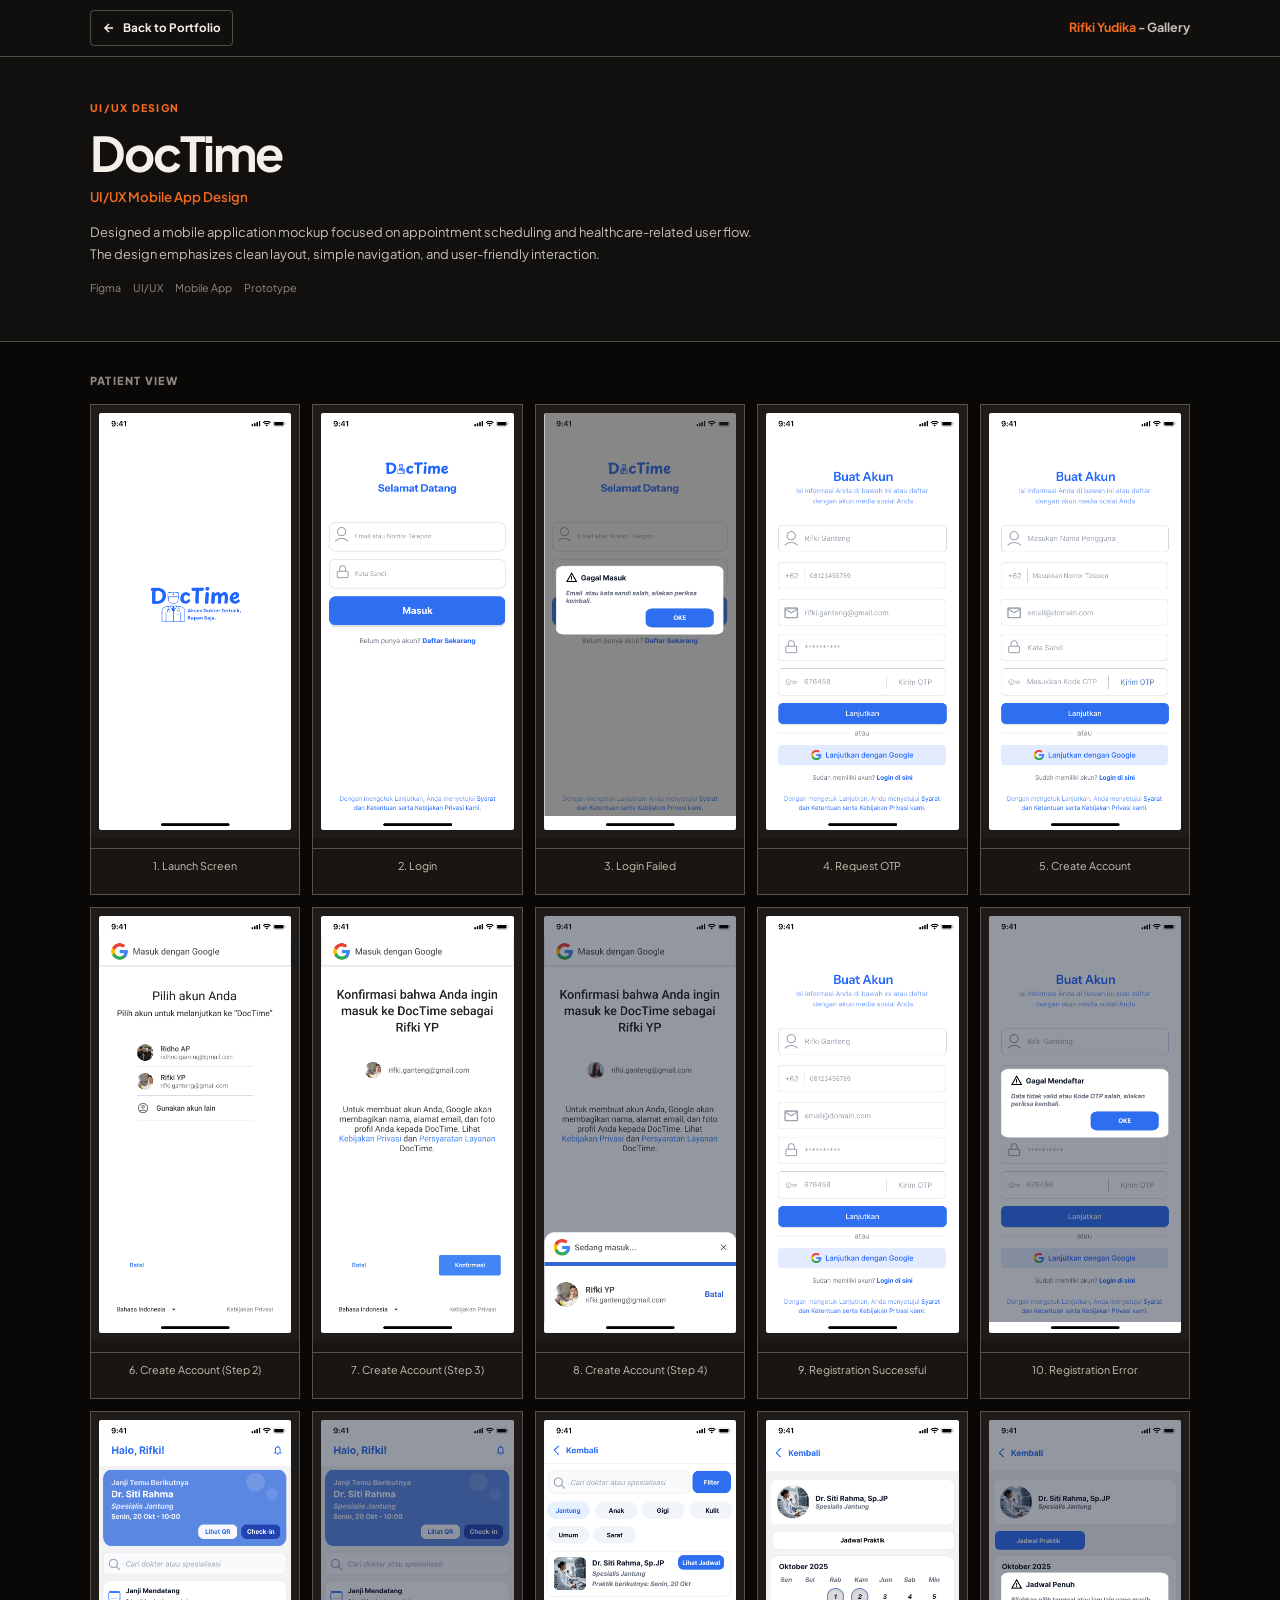
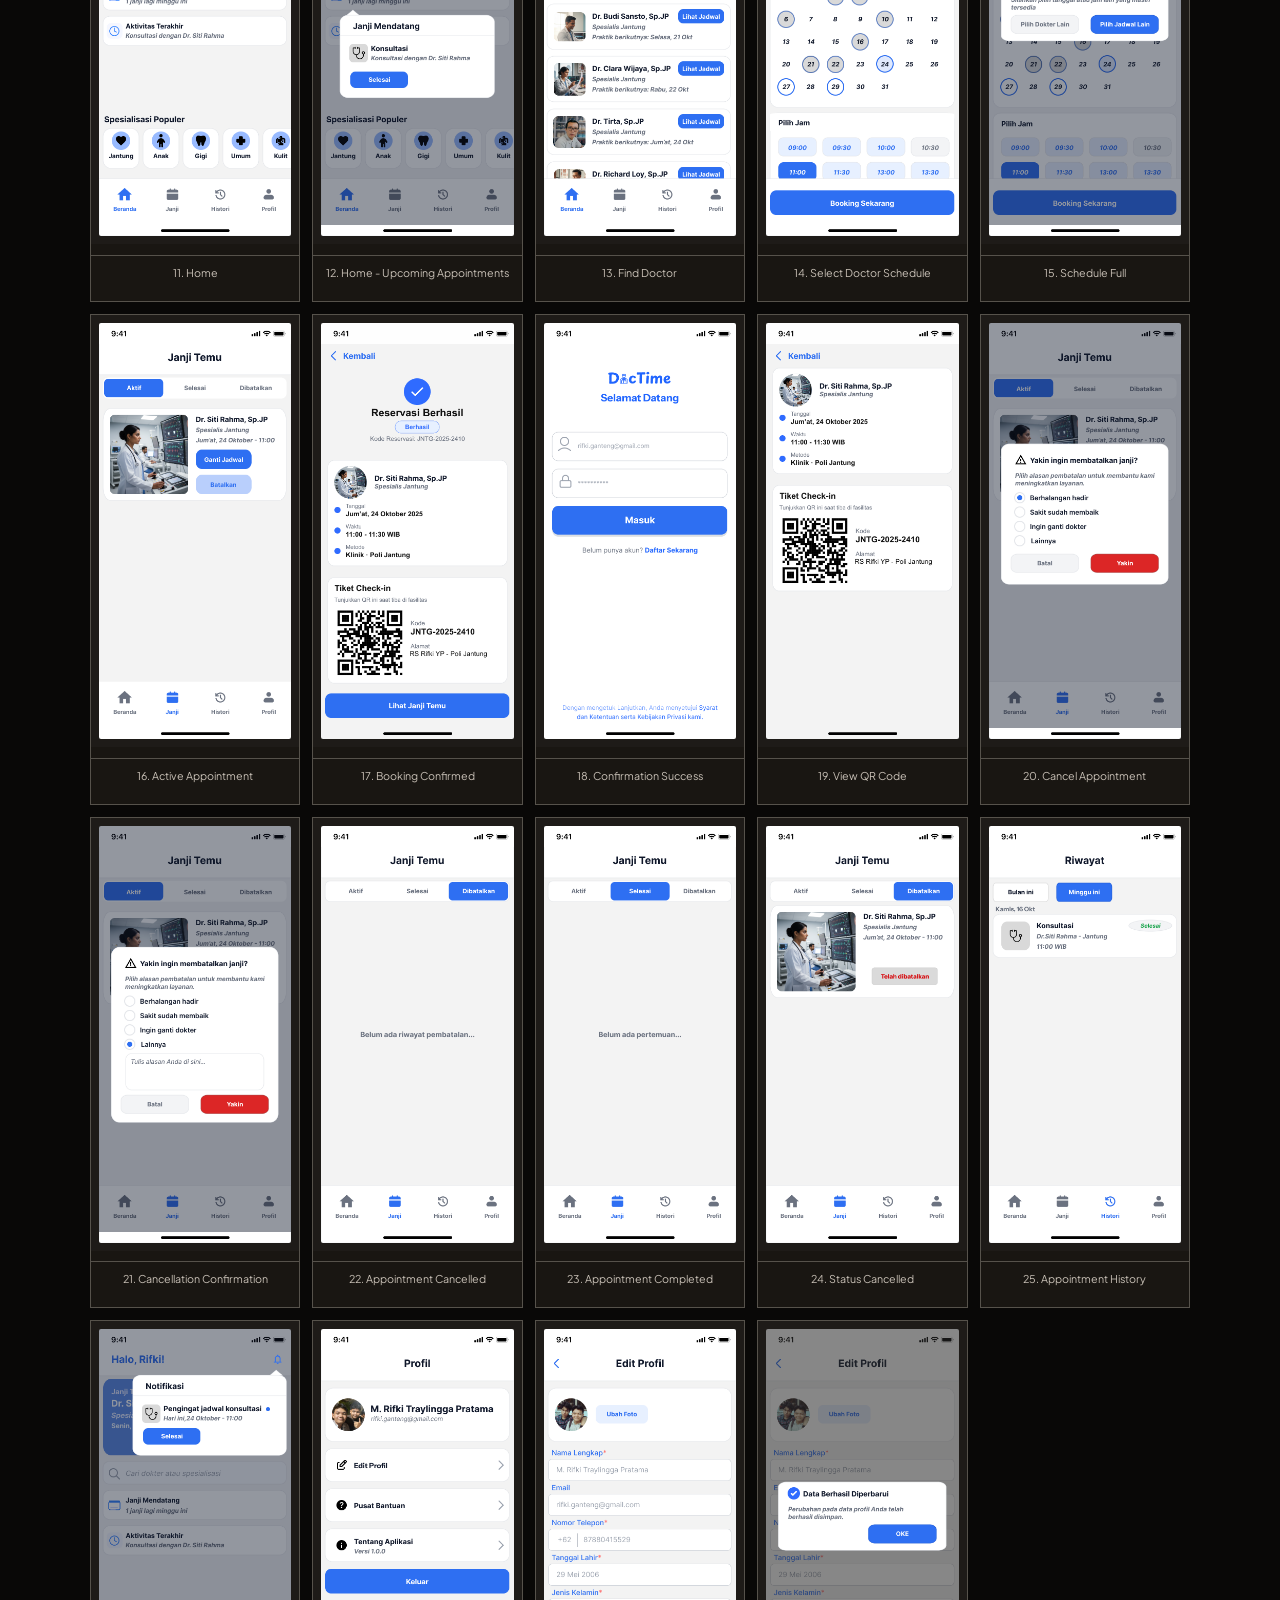
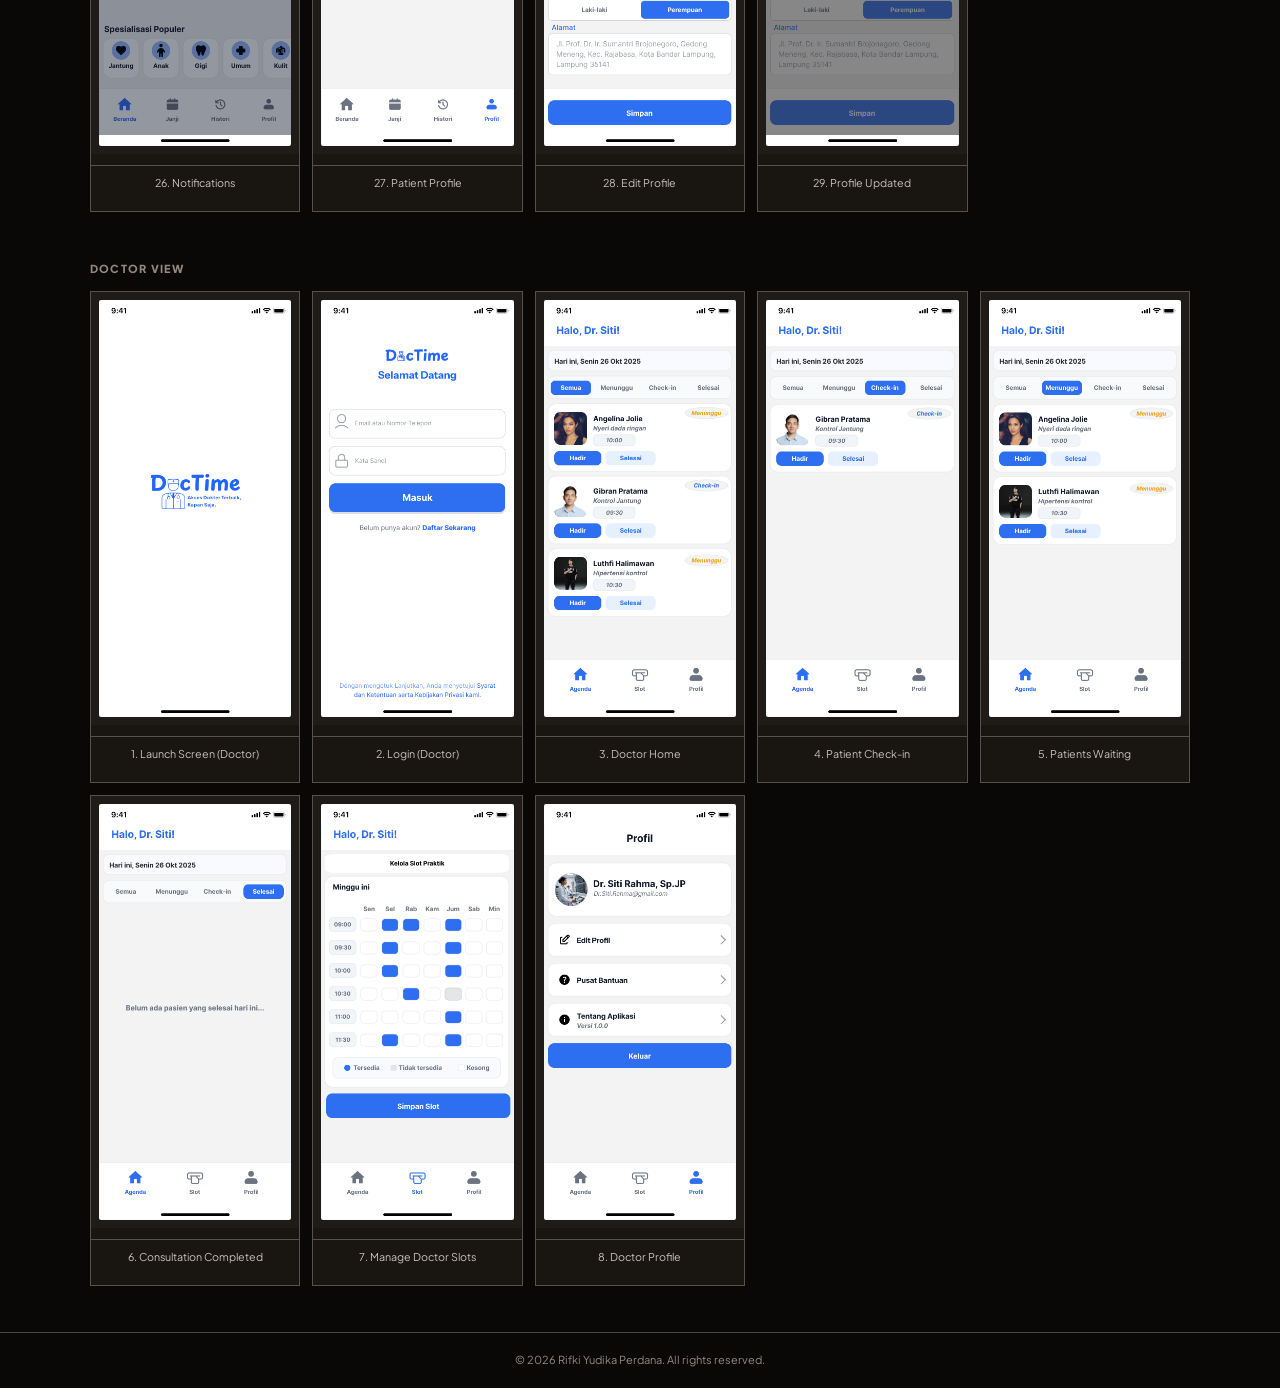
==== commit 1e115434: "feat(gallery): standardize DocTime gallery to English, dark-only, and v8 favicon" ====
--- a/doctime-gallery.html
+++ b/doctime-gallery.html
@@ -3,6 +3,9 @@
 <head>
   <meta charset="UTF-8" /><meta name="viewport" content="width=device-width,initial-scale=1.0" />
   <title>DocTime Gallery | Rifki Yudika Perdana</title>
+  <link rel="icon" href="favicon.svg?v=8" type="image/svg+xml" />
+  <link rel="icon" href="favicon.ico?v=8" sizes="48x48" />
+  <link rel="apple-touch-icon" href="apple-touch-icon.png?v=8" />
   <link rel="preconnect" href="https://fonts.googleapis.com" />
   <link href="https://fonts.googleapis.com/css2?family=Plus+Jakarta+Sans:wght@400;500;600;700;800&display=swap" rel="stylesheet" />
   <link rel="stylesheet" href="style.css" />
@@ -19,8 +22,7 @@
     <svg width="14" height="14" viewBox="0 0 24 24" fill="none" stroke="currentColor" stroke-width="2.5"><path d="M19 12H5M12 5l-7 7 7 7"/></svg>
     Back to Portfolio
   </a>
-  <span class="gal-brand"><span>Rifki Yudika</span> — Gallery</span>
-  <button class="theme-toggle" id="theme-toggle" aria-label="Toggle dark mode">🌙</button>
+  <span class="gal-brand"><span>Rifki Yudika</span> - Gallery</span>
 </header>
 
 <div class="gal-hero">
@@ -37,8 +39,8 @@
 </div>
 
 <div class="gal-section">
-  <!-- Pasien View -->
-  <p class="gal-section-title">Tampilan Pasien (User)</p>
+  <!-- Patient View -->
+  <p class="gal-section-title">Patient View</p>
   <div class="gal-grid gal-grid-mobile">
     <div class="img-card">
       <div class="img-wrap"><img loading="lazy" src="assets/projects/doctime/Launch Screen.png" alt="Launch Screen" /></div>
@@ -46,157 +48,156 @@
     </div>
     <div class="img-card">
       <div class="img-wrap"><img loading="lazy" src="assets/projects/doctime/Masuk.png" alt="Login" /></div>
-      <p class="img-label">2. Masuk (Login)</p>
-    </div>
-    <div class="img-card">
-      <div class="img-wrap"><img loading="lazy" src="assets/projects/doctime/gagal login.png" alt="Gagal Login" /></div>
-      <p class="img-label">3. Gagal Login</p>
-    </div>
-    <div class="img-card">
-      <div class="img-wrap"><img loading="lazy" src="assets/projects/doctime/Minta Otp.png" alt="Minta OTP" /></div>
-      <p class="img-label">4. Minta OTP</p>
-    </div>
-    <div class="img-card">
-      <div class="img-wrap"><img loading="lazy" src="assets/projects/doctime/Buat Akun.png" alt="Buat Akun" /></div>
-      <p class="img-label">5. Buat Akun</p>
-    </div>
-    <div class="img-card">
-      <div class="img-wrap"><img loading="lazy" src="assets/projects/doctime/Buat Akun-1.png" alt="Buat Akun Step 2" /></div>
-      <p class="img-label">6. Buat Akun (Langkah 2)</p>
-    </div>
-    <div class="img-card">
-      <div class="img-wrap"><img loading="lazy" src="assets/projects/doctime/Buat Akun-2.png" alt="Buat Akun Step 3" /></div>
-      <p class="img-label">7. Buat Akun (Langkah 3)</p>
-    </div>
-    <div class="img-card">
-      <div class="img-wrap"><img loading="lazy" src="assets/projects/doctime/Buat Akun-3.png" alt="Buat Akun Step 4" /></div>
-      <p class="img-label">8. Buat Akun (Langkah 4)</p>
-    </div>
-    <div class="img-card">
-      <div class="img-wrap"><img loading="lazy" src="assets/projects/doctime/daftar berhasil.png" alt="Daftar Berhasil" /></div>
-      <p class="img-label">9. Pendaftaran Berhasil</p>
-    </div>
-    <div class="img-card">
-      <div class="img-wrap"><img loading="lazy" src="assets/projects/doctime/salah pendaftaran.png" alt="Salah Pendaftaran" /></div>
-      <p class="img-label">10. Pendaftaran Gagal</p>
-    </div>
-    <div class="img-card">
-      <div class="img-wrap"><img loading="lazy" src="assets/projects/doctime/Beranda.png" alt="Beranda" /></div>
-      <p class="img-label">11. Beranda</p>
-    </div>
-    <div class="img-card">
-      <div class="img-wrap"><img loading="lazy" src="assets/projects/doctime/Beranda Janji Mendatang.png" alt="Janji Mendatang" /></div>
-      <p class="img-label">12. Beranda — Janji Mendatang</p>
-    </div>
-    <div class="img-card">
-      <div class="img-wrap"><img loading="lazy" src="assets/projects/doctime/Cari Dokter.png" alt="Cari Dokter" /></div>
-      <p class="img-label">13. Cari Dokter</p>
-    </div>
-    <div class="img-card">
-      <div class="img-wrap"><img loading="lazy" src="assets/projects/doctime/Jadwal Dokter.png" alt="Jadwal Dokter" /></div>
-      <p class="img-label">14. Pilih Jadwal Dokter</p>
-    </div>
-    <div class="img-card">
-      <div class="img-wrap"><img loading="lazy" src="assets/projects/doctime/Jadwal Dokter (Jadwal Penuh).png" alt="Jadwal Penuh" /></div>
-      <p class="img-label">15. Jadwal Penuh</p>
-    </div>
-    <div class="img-card">
-      <div class="img-wrap"><img loading="lazy" src="assets/projects/doctime/Janji Temu (Aktif).png" alt="Janji Aktif" /></div>
-      <p class="img-label">16. Janji Temu Aktif</p>
-    </div>
-    <div class="img-card">
-      <div class="img-wrap"><img loading="lazy" src="assets/projects/doctime/Booking Berhasil.png" alt="Booking Berhasil" /></div>
-      <p class="img-label">17. Booking Berhasil</p>
-    </div>
-    <div class="img-card">
-      <div class="img-wrap"><img loading="lazy" src="assets/projects/doctime/berhasil.png" alt="Berhasil" /></div>
-      <p class="img-label">18. Konfirmasi Berhasil</p>
-    </div>
-    <div class="img-card">
-      <div class="img-wrap"><img loading="lazy" src="assets/projects/doctime/Lihat QR.png" alt="Lihat QR" /></div>
-      <p class="img-label">19. Lihat QR Code</p>
-    </div>
-    <div class="img-card">
-      <div class="img-wrap"><img loading="lazy" src="assets/projects/doctime/Janji Temu (Batalkan janji).png" alt="Batalkan Janji" /></div>
-      <p class="img-label">20. Batalkan Janji</p>
-    </div>
-    <div class="img-card">
-      <div class="img-wrap"><img loading="lazy" src="assets/projects/doctime/Janji Temu (Batalkan janji)-1.png" alt="Konfirmasi Batal" /></div>
-      <p class="img-label">21. Konfirmasi Pembatalan</p>
-    </div>
-    <div class="img-card">
-      <div class="img-wrap"><img loading="lazy" src="assets/projects/doctime/Janji Temu (Dibatalkan).png" alt="Janji Dibatalkan" /></div>
-      <p class="img-label">22. Janji Dibatalkan</p>
-    </div>
-    <div class="img-card">
-      <div class="img-wrap"><img loading="lazy" src="assets/projects/doctime/Janji Temu (Selesai).png" alt="Janji Selesai" /></div>
-      <p class="img-label">23. Janji Selesai</p>
-    </div>
-    <div class="img-card">
-      <div class="img-wrap"><img loading="lazy" src="assets/projects/doctime/Janji Temu (Telah dibatalkan).png" alt="Telah Dibatalkan" /></div>
-      <p class="img-label">24. Status Telah Dibatalkan</p>
-    </div>
-    <div class="img-card">
-      <div class="img-wrap"><img loading="lazy" src="assets/projects/doctime/Histori.png" alt="Histori" /></div>
-      <p class="img-label">25. Riwayat Janji</p>
-    </div>
-    <div class="img-card">
-      <div class="img-wrap"><img loading="lazy" src="assets/projects/doctime/Notifikasi.png" alt="Notifikasi" /></div>
-      <p class="img-label">26. Notifikasi</p>
-    </div>
-    <div class="img-card">
-      <div class="img-wrap"><img loading="lazy" src="assets/projects/doctime/Profil.png" alt="Profil" /></div>
-      <p class="img-label">27. Profil Pasien</p>
-    </div>
-    <div class="img-card">
-      <div class="img-wrap"><img loading="lazy" src="assets/projects/doctime/Edit Profil-1.png" alt="Edit Profil" /></div>
-      <p class="img-label">28. Edit Profil</p>
-    </div>
-    <div class="img-card">
-      <div class="img-wrap"><img loading="lazy" src="assets/projects/doctime/Edit Profil (berhasil).png" alt="Edit Berhasil" /></div>
-      <p class="img-label">29. Edit Profil Berhasil</p>
+      <p class="img-label">2. Login</p>
+    </div>
+    <div class="img-card">
+      <div class="img-wrap"><img loading="lazy" src="assets/projects/doctime/gagal login.png" alt="Login Failed" /></div>
+      <p class="img-label">3. Login Failed</p>
+    </div>
+    <div class="img-card">
+      <div class="img-wrap"><img loading="lazy" src="assets/projects/doctime/Minta Otp.png" alt="Request OTP" /></div>
+      <p class="img-label">4. Request OTP</p>
+    </div>
+    <div class="img-card">
+      <div class="img-wrap"><img loading="lazy" src="assets/projects/doctime/Buat Akun.png" alt="Create Account" /></div>
+      <p class="img-label">5. Create Account</p>
+    </div>
+    <div class="img-card">
+      <div class="img-wrap"><img loading="lazy" src="assets/projects/doctime/Buat Akun-1.png" alt="Create Account Step 2" /></div>
+      <p class="img-label">6. Create Account (Step 2)</p>
+    </div>
+    <div class="img-card">
+      <div class="img-wrap"><img loading="lazy" src="assets/projects/doctime/Buat Akun-2.png" alt="Create Account Step 3" /></div>
+      <p class="img-label">7. Create Account (Step 3)</p>
+    </div>
+    <div class="img-card">
+      <div class="img-wrap"><img loading="lazy" src="assets/projects/doctime/Buat Akun-3.png" alt="Create Account Step 4" /></div>
+      <p class="img-label">8. Create Account (Step 4)</p>
+    </div>
+    <div class="img-card">
+      <div class="img-wrap"><img loading="lazy" src="assets/projects/doctime/daftar berhasil.png" alt="Registration Successful" /></div>
+      <p class="img-label">9. Registration Successful</p>
+    </div>
+    <div class="img-card">
+      <div class="img-wrap"><img loading="lazy" src="assets/projects/doctime/salah pendaftaran.png" alt="Registration Error" /></div>
+      <p class="img-label">10. Registration Error</p>
+    </div>
+    <div class="img-card">
+      <div class="img-wrap"><img loading="lazy" src="assets/projects/doctime/Beranda.png" alt="Home" /></div>
+      <p class="img-label">11. Home</p>
+    </div>
+    <div class="img-card">
+      <div class="img-wrap"><img loading="lazy" src="assets/projects/doctime/Beranda Janji Mendatang.png" alt="Upcoming Appointments" /></div>
+      <p class="img-label">12. Home - Upcoming Appointments</p>
+    </div>
+    <div class="img-card">
+      <div class="img-wrap"><img loading="lazy" src="assets/projects/doctime/Cari Dokter.png" alt="Find Doctor" /></div>
+      <p class="img-label">13. Find Doctor</p>
+    </div>
+    <div class="img-card">
+      <div class="img-wrap"><img loading="lazy" src="assets/projects/doctime/Jadwal Dokter.png" alt="Select Doctor Schedule" /></div>
+      <p class="img-label">14. Select Doctor Schedule</p>
+    </div>
+    <div class="img-card">
+      <div class="img-wrap"><img loading="lazy" src="assets/projects/doctime/Jadwal Dokter (Jadwal Penuh).png" alt="Schedule Full" /></div>
+      <p class="img-label">15. Schedule Full</p>
+    </div>
+    <div class="img-card">
+      <div class="img-wrap"><img loading="lazy" src="assets/projects/doctime/Janji Temu (Aktif).png" alt="Active Appointment" /></div>
+      <p class="img-label">16. Active Appointment</p>
+    </div>
+    <div class="img-card">
+      <div class="img-wrap"><img loading="lazy" src="assets/projects/doctime/Booking Berhasil.png" alt="Booking Confirmed" /></div>
+      <p class="img-label">17. Booking Confirmed</p>
+    </div>
+    <div class="img-card">
+      <div class="img-wrap"><img loading="lazy" src="assets/projects/doctime/berhasil.png" alt="Confirmation Success" /></div>
+      <p class="img-label">18. Confirmation Success</p>
+    </div>
+    <div class="img-card">
+      <div class="img-wrap"><img loading="lazy" src="assets/projects/doctime/Lihat QR.png" alt="View QR Code" /></div>
+      <p class="img-label">19. View QR Code</p>
+    </div>
+    <div class="img-card">
+      <div class="img-wrap"><img loading="lazy" src="assets/projects/doctime/Janji Temu (Batalkan janji).png" alt="Cancel Appointment" /></div>
+      <p class="img-label">20. Cancel Appointment</p>
+    </div>
+    <div class="img-card">
+      <div class="img-wrap"><img loading="lazy" src="assets/projects/doctime/Janji Temu (Batalkan janji)-1.png" alt="Cancellation Confirmation" /></div>
+      <p class="img-label">21. Cancellation Confirmation</p>
+    </div>
+    <div class="img-card">
+      <div class="img-wrap"><img loading="lazy" src="assets/projects/doctime/Janji Temu (Dibatalkan).png" alt="Appointment Cancelled" /></div>
+      <p class="img-label">22. Appointment Cancelled</p>
+    </div>
+    <div class="img-card">
+      <div class="img-wrap"><img loading="lazy" src="assets/projects/doctime/Janji Temu (Selesai).png" alt="Appointment Completed" /></div>
+      <p class="img-label">23. Appointment Completed</p>
+    </div>
+    <div class="img-card">
+      <div class="img-wrap"><img loading="lazy" src="assets/projects/doctime/Janji Temu (Telah dibatalkan).png" alt="Status Cancelled" /></div>
+      <p class="img-label">24. Status Cancelled</p>
+    </div>
+    <div class="img-card">
+      <div class="img-wrap"><img loading="lazy" src="assets/projects/doctime/Histori.png" alt="Appointment History" /></div>
+      <p class="img-label">25. Appointment History</p>
+    </div>
+    <div class="img-card">
+      <div class="img-wrap"><img loading="lazy" src="assets/projects/doctime/Notifikasi.png" alt="Notifications" /></div>
+      <p class="img-label">26. Notifications</p>
+    </div>
+    <div class="img-card">
+      <div class="img-wrap"><img loading="lazy" src="assets/projects/doctime/Profil.png" alt="Patient Profile" /></div>
+      <p class="img-label">27. Patient Profile</p>
+    </div>
+    <div class="img-card">
+      <div class="img-wrap"><img loading="lazy" src="assets/projects/doctime/Edit Profil-1.png" alt="Edit Profile" /></div>
+      <p class="img-label">28. Edit Profile</p>
+    </div>
+    <div class="img-card">
+      <div class="img-wrap"><img loading="lazy" src="assets/projects/doctime/Edit Profil (berhasil).png" alt="Profile Updated" /></div>
+      <p class="img-label">29. Profile Updated</p>
     </div>
   </div>
 
-  <!-- Dokter View -->
-  <p class="gal-section-title" style="margin-top: 48px;">Tampilan Dokter</p>
+  <!-- Doctor View -->
+  <p class="gal-section-title" style="margin-top: 48px;">Doctor View</p>
   <div class="gal-grid gal-grid-mobile">
     <div class="img-card">
-      <div class="img-wrap"><img loading="lazy" src="assets/projects/doctime/Launch Screen (Dokter).png" alt="Launch Dokter" /></div>
-      <p class="img-label">1. Launch Screen (Dokter)</p>
-    </div>
-    <div class="img-card">
-      <div class="img-wrap"><img loading="lazy" src="assets/projects/doctime/Masuk (Dokter).png" alt="Masuk Dokter" /></div>
-      <p class="img-label">2. Masuk (Dokter)</p>
-    </div>
-    <div class="img-card">
-      <div class="img-wrap"><img loading="lazy" src="assets/projects/doctime/Beranda (Dokter).png" alt="Beranda Dokter" /></div>
-      <p class="img-label">3. Beranda Dokter</p>
-    </div>
-    <div class="img-card">
-      <div class="img-wrap"><img loading="lazy" src="assets/projects/doctime/Beranda (Check-in) (Dokter).png" alt="Check-in" /></div>
-      <p class="img-label">4. Pasien Check-in</p>
-    </div>
-    <div class="img-card">
-      <div class="img-wrap"><img loading="lazy" src="assets/projects/doctime/Beranda (Menunggu) (Dokter).png" alt="Menunggu" /></div>
-      <p class="img-label">5. Pasien Menunggu</p>
-    </div>
-    <div class="img-card">
-      <div class="img-wrap"><img loading="lazy" src="assets/projects/doctime/Beranda (Selesai) (Dokter).png" alt="Selesai" /></div>
-      <p class="img-label">6. Konsultasi Selesai</p>
-    </div>
-    <div class="img-card">
-      <div class="img-wrap"><img loading="lazy" src="assets/projects/doctime/Slot (Dokter).png" alt="Slot Dokter" /></div>
-      <p class="img-label">7. Atur Slot Dokter</p>
-    </div>
-    <div class="img-card">
-      <div class="img-wrap"><img loading="lazy" src="assets/projects/doctime/Profil (Dokter).png" alt="Profil Dokter" /></div>
-      <p class="img-label">8. Profil Dokter</p>
+      <div class="img-wrap"><img loading="lazy" src="assets/projects/doctime/Launch Screen (Dokter).png" alt="Doctor Launch Screen" /></div>
+      <p class="img-label">1. Launch Screen (Doctor)</p>
+    </div>
+    <div class="img-card">
+      <div class="img-wrap"><img loading="lazy" src="assets/projects/doctime/Masuk (Dokter).png" alt="Doctor Login" /></div>
+      <p class="img-label">2. Login (Doctor)</p>
+    </div>
+    <div class="img-card">
+      <div class="img-wrap"><img loading="lazy" src="assets/projects/doctime/Beranda (Dokter).png" alt="Doctor Home" /></div>
+      <p class="img-label">3. Doctor Home</p>
+    </div>
+    <div class="img-card">
+      <div class="img-wrap"><img loading="lazy" src="assets/projects/doctime/Beranda (Check-in) (Dokter).png" alt="Patient Check-in" /></div>
+      <p class="img-label">4. Patient Check-in</p>
+    </div>
+    <div class="img-card">
+      <div class="img-wrap"><img loading="lazy" src="assets/projects/doctime/Beranda (Menunggu) (Dokter).png" alt="Patients Waiting" /></div>
+      <p class="img-label">5. Patients Waiting</p>
+    </div>
+    <div class="img-card">
+      <div class="img-wrap"><img loading="lazy" src="assets/projects/doctime/Beranda (Selesai) (Dokter).png" alt="Consultation Completed" /></div>
+      <p class="img-label">6. Consultation Completed</p>
+    </div>
+    <div class="img-card">
+      <div class="img-wrap"><img loading="lazy" src="assets/projects/doctime/Slot (Dokter).png" alt="Manage Doctor Slots" /></div>
+      <p class="img-label">7. Manage Doctor Slots</p>
+    </div>
+    <div class="img-card">
+      <div class="img-wrap"><img loading="lazy" src="assets/projects/doctime/Profil (Dokter).png" alt="Doctor Profile" /></div>
+      <p class="img-label">8. Doctor Profile</p>
     </div>
   </div>
 </div>
 
 <footer class="gal-footer">© 2026 Rifki Yudika Perdana. All rights reserved.</footer>
-<script src="script.js"></script>
 </body>
 </html>
--- a/style.css
+++ b/style.css
@@ -3,11 +3,11 @@
 *,*::before,*::after{box-sizing:border-box}html{scroll-behavior:smooth;scroll-padding-top:88px}body{min-width:320px;margin:0;overflow-x:hidden;color:var(--text);background:var(--bg);font:15px/1.7 'Plus Jakarta Sans',sans-serif;transition:background var(--transition),color var(--transition)}a{color:inherit;text-decoration:none}img{display:block;max-width:100%}button,input,textarea{font:inherit}button,a{-webkit-tap-highlight-color:transparent}:focus-visible{outline:3px solid #ffac70;outline-offset:4px}
 .skip-link{position:fixed;z-index:300;top:12px;left:12px;padding:10px 16px;transform:translateY(-160%);border-radius:6px;color:#fff;background:#9e4825}.skip-link:focus{transform:translateY(0)}.container{width:min(var(--content-width),calc(100% - 56px));margin-inline:auto}.section{position:relative;padding:100px 0;scroll-margin-top:76px}.section-label{display:block;margin-bottom:12px;color:var(--accent);font-size:.69rem;font-weight:700;letter-spacing:.12em;text-transform:uppercase}.section-title{margin:0;color:var(--text);font-size:clamp(2rem,4vw,3.2rem);font-weight:600;letter-spacing:-.05em;line-height:1.12}.section-title>span{color:var(--accent)}.section-desc{max-width:560px;margin:15px 0 0;color:var(--text-sub);font-size:.85rem}
 .navbar{position:fixed;z-index:100;inset:14px 0 auto;pointer-events:none}.navbar-inner{width:min(980px,calc(100% - 48px));min-height:46px;display:flex;align-items:center;gap:18px;margin-inline:auto;padding:4px 15px;border:1px solid rgba(255,255,255,.43);border-radius:999px;background:rgba(12,10,9,.65);backdrop-filter:blur(12px);pointer-events:auto}.brand{flex:0 0 auto;color:var(--text);font-size:.78rem;font-weight:800;letter-spacing:.04em}.brand span{color:var(--accent)}.nav-links{display:flex;align-items:center;gap:clamp(5px,1vw,16px);margin:0 auto;padding:0;list-style:none}.nav-link{display:block;padding:6px 9px;color:#ded8d2;font-size:.72rem;transition:color var(--transition)}.nav-link:hover,.nav-link.active{color:#ff914c}.theme-toggle,.hamburger{width:35px;height:35px;flex:0 0 auto;display:grid;place-items:center;border:1px solid var(--border);border-radius:50%;color:var(--text);background:transparent;cursor:pointer}.theme-toggle{font-size:1rem}.hamburger{display:none;flex-direction:column;gap:4px}.hamburger span{width:15px;height:1.5px;background:currentColor;transition:var(--transition)}.hamburger.open span:first-child{transform:translateY(5.5px) rotate(45deg)}.hamburger.open span:nth-child(2){opacity:0}.hamburger.open span:last-child{transform:translateY(-5.5px) rotate(-45deg)}.mobile-drawer{width:min(980px,calc(100% - 48px));margin:6px auto 0;padding:10px;border:1px solid var(--border);border-radius:14px;background:rgba(15,12,10,.97);pointer-events:auto}.mobile-drawer[hidden]{display:none}.mobile-drawer ul{display:grid;grid-template-columns:repeat(2,1fr);gap:4px;margin:0;padding:0;list-style:none}.mob-link{display:block;padding:10px 12px;border-radius:6px;color:var(--text-sub);font-size:.82rem}.mob-link:hover{color:var(--text);background:var(--accent-soft)}
-.hero{min-height:760px;overflow:hidden;padding:135px 0 45px;background:radial-gradient(ellipse at 50% 9%,rgba(255,82,10,.1),transparent 38%),#090807}.hero-planet{position:absolute;top:-410px;left:50%;width:min(850px,90vw);aspect-ratio:1;transform:translateX(-50%);background:url('assets/figma/Ellipse%204.png') center/contain no-repeat;filter:saturate(1.15);pointer-events:none}.hero-orbit{position:absolute;top:300px;left:50%;width:min(1100px,112vw);aspect-ratio:1.9;transform:translateX(-50%) rotate(-8deg);background:url('assets/figma/Planet-Ring.png') center/contain no-repeat;opacity:.72;pointer-events:none}.hero-grid{position:relative;z-index:1}.hero-heading{position:relative;z-index:2;max-width:970px;margin:13px auto 0}.hero-eyebrow{margin:0 0 8px;color:#ddd3c8;font-size:.72rem;letter-spacing:.04em}.hero-title{margin:0;color:#f6f3ef;font-size:clamp(4rem,11vw,9rem);font-weight:800;letter-spacing:-.075em;line-height:.92;text-shadow:0 3px 0 rgba(106,70,50,.55)}.hero-title span{color:#b9aea4}.hero-title-meta{display:flex;justify-content:space-between;gap:14px;margin-top:8px;color:#ded6ce;font-size:.7rem}.hero-profile{position:relative;z-index:3;display:grid;grid-template-columns:minmax(0,1.15fr) minmax(200px,.65fr);column-gap:30px;row-gap:18px;width:min(900px,calc(100% - 40px));min-height:300px;margin:60px auto 0;padding:30px 32px 20px 42px;border:1px solid rgba(255,255,255,.58);border-radius:26px;background:linear-gradient(105deg,rgba(27,16,12,.72),rgba(13,11,10,.83) 65%);box-shadow:0 22px 70px rgba(0,0,0,.3);backdrop-filter:blur(8px);scroll-margin-top:100px}.hero-profile::before{position:absolute;z-index:-1;top:-112px;left:-52px;width:390px;height:390px;border-radius:50%;content:'';background:url('assets/figma/Ellipse%204.png') center/contain no-repeat;opacity:.7;pointer-events:none}.hero-profile-copy{align-self:center}.profile-kicker{margin:0 0 6px;color:#f1b18c;font-size:.64rem;font-style:italic}.hero-profile-copy h2{margin:0;color:var(--text);font-size:clamp(1.4rem,3vw,2rem);font-weight:700;line-height:1.18}.hero-profile-copy h2 span{color:#ff8a43}.profile-intro{max-width:540px;margin:12px 0 15px;color:#f0e7de;font-size:.76rem;line-height:1.7}.hero-portrait{align-self:center;justify-self:end;width:min(100%,245px);margin:0}.hero-portrait img{width:100%;height:165px;object-fit:cover;object-position:center 42%;border:1px solid rgba(255,255,255,.15);border-radius:9px;filter:saturate(.82)}.hero-portrait figcaption{margin-top:7px;color:#c9bdb3;font-size:.62rem}.hero-profile-facts{grid-column:1/-1;display:grid;grid-template-columns:repeat(4,minmax(0,1fr)) auto;align-items:center;gap:8px;padding-top:15px;border-top:1px solid rgba(255,255,255,.2)}.hero-profile-facts>span,.hero-profile-facts>a{min-width:0;padding:5px 8px;border:1px solid rgba(255,255,255,.4);border-radius:999px;color:#f1eae2;font-size:.58rem;text-align:center;line-height:1.3}.hero-profile-facts small{display:block;color:#d2b9a7;font-size:.53rem;text-transform:uppercase;letter-spacing:.04em}.hero-profile-facts>a{border-color:var(--accent);color:#ff9a5c;font-weight:700}.hero-scroll{display:flex;align-items:center;gap:9px;width:min(900px,calc(100% - 40px));margin:20px auto 0;color:var(--text-muted);font-size:.67rem}.hero-scroll span:first-child{color:var(--accent);font-size:.62rem}
+.hero{min-height:760px;overflow:hidden;padding:135px 0 45px;background:radial-gradient(ellipse at 50% 9%,rgba(255,82,10,.1),transparent 38%),#090807}.hero-planet{position:absolute;top:-410px;left:50%;width:min(850px,90vw);aspect-ratio:1;transform:translateX(-50%);filter:saturate(1.15);pointer-events:none}.hero-orbit{position:absolute;top:300px;left:50%;width:min(1100px,112vw);aspect-ratio:1.9;transform:translateX(-50%) rotate(-8deg);opacity:.72;pointer-events:none}.hero-grid{position:relative;z-index:1}.hero-heading{position:relative;z-index:2;max-width:970px;margin:13px auto 0}.hero-eyebrow{margin:0 0 8px;color:#ddd3c8;font-size:.72rem;letter-spacing:.04em}.hero-title{margin:0;color:#f6f3ef;font-size:clamp(4rem,11vw,9rem);font-weight:800;letter-spacing:-.075em;line-height:.92;text-shadow:0 3px 0 rgba(106,70,50,.55)}.hero-title span{color:#b9aea4}.hero-title-meta{display:flex;justify-content:space-between;gap:14px;margin-top:8px;color:#ded6ce;font-size:.7rem}.hero-profile{position:relative;z-index:3;display:grid;grid-template-columns:minmax(0,1.15fr) minmax(200px,.65fr);column-gap:30px;row-gap:18px;width:min(900px,calc(100% - 40px));min-height:300px;margin:60px auto 0;padding:30px 32px 20px 42px;border:1px solid rgba(255,255,255,.58);border-radius:26px;background:linear-gradient(105deg,rgba(27,16,12,.72),rgba(13,11,10,.83) 65%);box-shadow:0 22px 70px rgba(0,0,0,.3);backdrop-filter:blur(8px);scroll-margin-top:100px}.hero-profile::before{position:absolute;z-index:-1;top:-112px;left:-52px;width:390px;height:390px;border-radius:50%;content:'';opacity:.7;pointer-events:none}.hero-profile-copy{align-self:center}.profile-kicker{margin:0 0 6px;color:#f1b18c;font-size:.64rem;font-style:italic}.hero-profile-copy h2{margin:0;color:var(--text);font-size:clamp(1.4rem,3vw,2rem);font-weight:700;line-height:1.18}.hero-profile-copy h2 span{color:#ff8a43}.profile-intro{max-width:540px;margin:12px 0 15px;color:#f0e7de;font-size:.76rem;line-height:1.7}.hero-portrait{align-self:center;justify-self:end;width:min(100%,245px);margin:0}.hero-portrait img{width:100%;height:165px;object-fit:cover;object-position:center 42%;border:1px solid rgba(255,255,255,.15);border-radius:9px;filter:saturate(.82)}.hero-portrait figcaption{margin-top:7px;color:#c9bdb3;font-size:.62rem}.hero-profile-facts{grid-column:1/-1;display:grid;grid-template-columns:repeat(4,minmax(0,1fr)) auto;align-items:center;gap:8px;padding-top:15px;border-top:1px solid rgba(255,255,255,.2)}.hero-profile-facts>span,.hero-profile-facts>a{min-width:0;padding:5px 8px;border:1px solid rgba(255,255,255,.4);border-radius:999px;color:#f1eae2;font-size:.58rem;text-align:center;line-height:1.3}.hero-profile-facts small{display:block;color:#d2b9a7;font-size:.53rem;text-transform:uppercase;letter-spacing:.04em}.hero-profile-facts>a{border-color:var(--accent);color:#ff9a5c;font-weight:700}.hero-scroll{display:flex;align-items:center;gap:9px;width:min(900px,calc(100% - 40px));margin:20px auto 0;color:var(--text-muted);font-size:.67rem}.hero-scroll span:first-child{color:var(--accent);font-size:.62rem}
 .skills-section{background:var(--bg)}.skills-layout{display:grid;grid-template-columns:.7fr 1.3fr;gap:9vw}.skills-intro .section-title{font-size:clamp(2.1rem,4vw,3.2rem)}.skills-intro>p{max-width:290px;margin:14px 0 0;color:var(--text-muted);font-size:.8rem}.skills-list{border-top:1px solid var(--border)}.skill-row{display:grid;grid-template-columns:145px 1fr;gap:22px;padding:18px 0;border-bottom:1px solid var(--border)}.skill-row h3{margin:0;color:var(--text);font-size:.75rem}.skill-row p{margin:0;color:var(--text-sub);font-size:.76rem;line-height:1.9}.skill-row p span{padding-inline:3px;color:var(--accent)}
 .projects-section{background:var(--surface)}.projects-heading{display:grid;grid-template-columns:1fr .62fr;align-items:end;gap:45px;margin-bottom:28px}.projects-heading .section-title{font-size:clamp(2.5rem,5vw,4.2rem)}.projects-heading .section-desc{max-width:320px;margin:0 0 5px}.filter-container{display:flex;flex-wrap:wrap;gap:20px;margin:0 0 26px}.filter-btn{padding:4px 0 6px;border:0;border-bottom:1px solid transparent;color:var(--text-muted);background:transparent;font-size:.72rem;cursor:pointer;transition:color var(--transition),border-color var(--transition)}.filter-btn:hover,.filter-btn.active{border-color:var(--accent);color:var(--text)}.projects-grid{display:grid;grid-template-columns:repeat(2,minmax(0,1fr));align-items:start;gap:40px 30px}.project-card{min-width:0;display:flex;flex-direction:column}.project-card[hidden]{display:none!important}.project-feature .project-image{height:clamp(250px,30vw,360px);display:grid;place-items:center;overflow:hidden;padding:15px;background:#e9e4dc}.project-feature .project-image img{width:100%;height:100%;object-fit:contain;object-position:center;transition:transform .3s ease}.project-feature .project-image:hover img{transform:scale(1.02)}.project-body{display:flex;flex:1;flex-direction:column;align-items:flex-start;padding-top:14px}.project-kind{margin:0 0 7px;color:var(--accent);font-size:.63rem;font-weight:800;letter-spacing:.07em;text-transform:uppercase}.pc-title{margin:0;color:var(--text);font-size:1.08rem;font-weight:600;letter-spacing:-.02em;line-height:1.35}.project-feature .pc-title{font-size:clamp(1.25rem,2vw,1.65rem)}.pc-sub{margin:4px 0 9px;color:var(--text-muted);font-size:.73rem}.pc-desc{margin:8px 0 12px;color:var(--text-sub);font-size:.77rem;line-height:1.75}.project-detail{display:grid;gap:3px;width:100%;padding:10px 0;border-top:1px solid var(--border);color:var(--text-muted);font-size:.66rem}.project-detail>span{color:var(--accent)}.project-detail p{margin:0;color:var(--text-sub)}.pc-tags{display:flex;flex-wrap:wrap;gap:4px;margin-top:auto}.pc-tags span{color:var(--text-sub);font-size:.65rem}.pc-tags span+span::before{margin:0 7px 0 3px;color:var(--accent);content:'·'}.pc-actions{display:flex;flex-wrap:wrap;gap:20px;margin-top:14px}.text-link{display:inline-flex;align-items:center;gap:8px;color:var(--accent);font-size:.78rem;font-weight:700}.text-link:hover{color:#ffad78}.text-link-muted{color:var(--text-sub);font-weight:500}.project-compact{padding-bottom:15px;border-bottom:1px solid var(--border)}.project-thumb{width:100%;height:clamp(125px,16vw,185px);margin-bottom:12px;padding:11px;background:#e9e4dc;object-fit:contain;object-position:center}.project-compact .pc-title{font-size:1.03rem}.project-compact .pc-desc{margin:7px 0 11px}
 .experience-section{background:var(--bg)}.experience-section .section-head{max-width:680px}.experience-section .section-title{font-size:clamp(2rem,4vw,3rem)}.exp-sub-title{margin:0 0 14px;color:var(--text-muted);font-size:.71rem;font-weight:800;letter-spacing:.12em;text-transform:uppercase}.timeline{max-width:850px;display:flex;flex-direction:column}.timeline::before,.tl-dot{display:none}.tl-item{border-top:1px solid var(--border)}.tl-card{display:grid;grid-template-columns:155px 1fr;column-gap:24px;padding:17px 0}.tl-meta{grid-row:span 2;display:block;margin:0}.tl-period,.tl-org{display:block;font-size:.7rem}.tl-period{color:var(--accent);font-weight:700}.tl-org{margin-top:5px;color:var(--text-muted)}.tl-role{align-self:end;margin:0 0 5px;color:var(--text);font-size:.84rem}.tl-desc{max-width:620px;margin:0;color:var(--text-sub);font-size:.74rem}.exp-divider{height:1px;max-width:850px;margin:30px 0 22px;border:0;background:var(--border)}.training-grid{max-width:850px;display:grid;grid-template-columns:repeat(2,1fr);gap:20px}.training-card{padding:13px 0;border-top:1px solid var(--border)}.tr-info h4{margin:0 0 6px;color:var(--text);font-size:.79rem}.tr-period,.tr-org{display:block;color:var(--text-muted);font-size:.68rem}.tr-period{color:var(--accent)}
-.contact-section{position:relative;overflow:hidden;background:#15110e}.contact-decoration{position:absolute;right:-6%;bottom:-26%;width:min(1080px,105vw);aspect-ratio:1.65;background:url('assets/figma/Group%206.png') center/contain no-repeat;opacity:.27;pointer-events:none}.contact-section::before{position:absolute;inset:0;content:'';background:linear-gradient(90deg,rgba(21,17,14,.98),rgba(21,17,14,.84) 56%,rgba(21,17,14,.42));pointer-events:none}.contact-section .container{position:relative;z-index:1}.contact-section .section-title{font-size:clamp(2.2rem,5vw,3.8rem)}.contact-grid{display:grid;grid-template-columns:.8fr 1.2fr;align-items:start;gap:38px}.contact-info{display:flex;flex-direction:column}.contact-item{display:flex;align-items:center;gap:12px;padding:10px 0;border-bottom:1px solid var(--border)}.contact-item:hover{border-color:var(--accent)}.ci-icon{width:31px;height:31px;flex:0 0 auto;display:grid;place-items:center;border-radius:50%;color:var(--accent);background:var(--accent-soft);font-size:.69rem;font-weight:800}.ci-label,.ci-val{display:block}.ci-label{color:var(--text-muted);font-size:.6rem;font-weight:700;letter-spacing:.09em;text-transform:uppercase}.ci-val{overflow-wrap:anywhere;color:var(--text);font-size:.74rem;font-weight:600}.contact-form{display:flex;flex-direction:column;gap:12px}.form-group{display:flex;flex-direction:column;gap:5px}.form-group label{color:var(--text-sub);font-size:.72rem;font-weight:700}.form-group input,.form-group textarea{width:100%;padding:10px 12px;border:1px solid var(--border);border-radius:4px;color:var(--text);background:rgba(9,8,7,.55);font-size:.78rem;resize:vertical}.form-group input:focus,.form-group textarea:focus{border-color:var(--accent);outline:2px solid rgba(240,106,33,.16)}.form-group input::placeholder,.form-group textarea::placeholder{color:var(--text-muted)}.form-feedback{color:#ff9c83;font-size:.76rem}.form-feedback[hidden]{display:none}.contact-note{margin:11px 0 0;color:var(--text-muted);font-size:.67rem}.contact-note a{color:#ffad78;text-decoration:underline;text-underline-offset:3px}.toast{position:fixed;z-index:200;right:20px;bottom:20px;max-width:min(420px,calc(100vw - 40px));padding:12px 16px;border:1px solid var(--border);border-radius:5px;color:#fff;background:#9e4825;font-size:.8rem;animation:toast-in .2s ease-out}.toast-error{background:#842f26}@keyframes toast-in{from{opacity:0;transform:translateY(8px)}to{opacity:1;transform:translateY(0)}}.footer{padding:24px 0;border-top:1px solid var(--border);background:var(--bg)}.footer-inner{display:flex;flex-wrap:wrap;align-items:center;justify-content:space-between;gap:14px}.footer-text,.footer-links a{color:var(--text-muted);font-size:.7rem}.footer-links{display:flex;gap:18px}.footer-links a:hover{color:var(--accent)}
+.contact-section{position:relative;overflow:hidden;background:#15110e}.contact-decoration{position:absolute;right:-6%;bottom:-26%;width:min(1080px,105vw);aspect-ratio:1.65;opacity:.27;pointer-events:none}.contact-section::before{position:absolute;inset:0;content:'';background:linear-gradient(90deg,rgba(21,17,14,.98),rgba(21,17,14,.84) 56%,rgba(21,17,14,.42));pointer-events:none}.contact-section .container{position:relative;z-index:1}.contact-section .section-title{font-size:clamp(2.2rem,5vw,3.8rem)}.contact-grid{display:grid;grid-template-columns:.8fr 1.2fr;align-items:start;gap:38px}.contact-info{display:flex;flex-direction:column}.contact-item{display:flex;align-items:center;gap:12px;padding:10px 0;border-bottom:1px solid var(--border)}.contact-item:hover{border-color:var(--accent)}.ci-icon{width:31px;height:31px;flex:0 0 auto;display:grid;place-items:center;border-radius:50%;color:var(--accent);background:var(--accent-soft);font-size:.69rem;font-weight:800}.ci-label,.ci-val{display:block}.ci-label{color:var(--text-muted);font-size:.6rem;font-weight:700;letter-spacing:.09em;text-transform:uppercase}.ci-val{overflow-wrap:anywhere;color:var(--text);font-size:.74rem;font-weight:600}.contact-form{display:flex;flex-direction:column;gap:12px}.form-group{display:flex;flex-direction:column;gap:5px}.form-group label{color:var(--text-sub);font-size:.72rem;font-weight:700}.form-group input,.form-group textarea{width:100%;padding:10px 12px;border:1px solid var(--border);border-radius:4px;color:var(--text);background:rgba(9,8,7,.55);font-size:.78rem;resize:vertical}.form-group input:focus,.form-group textarea:focus{border-color:var(--accent);outline:2px solid rgba(240,106,33,.16)}.form-group input::placeholder,.form-group textarea::placeholder{color:var(--text-muted)}.form-feedback{color:#ff9c83;font-size:.76rem}.form-feedback[hidden]{display:none}.contact-note{margin:11px 0 0;color:var(--text-muted);font-size:.67rem}.contact-note a{color:#ffad78;text-decoration:underline;text-underline-offset:3px}.toast{position:fixed;z-index:200;right:20px;bottom:20px;max-width:min(420px,calc(100vw - 40px));padding:12px 16px;border:1px solid var(--border);border-radius:5px;color:#fff;background:#9e4825;font-size:.8rem;animation:toast-in .2s ease-out}.toast-error{background:#842f26}@keyframes toast-in{from{opacity:0;transform:translateY(8px)}to{opacity:1;transform:translateY(0)}}.footer{padding:24px 0;border-top:1px solid var(--border);background:var(--bg)}.footer-inner{display:flex;flex-wrap:wrap;align-items:center;justify-content:space-between;gap:14px}.footer-text,.footer-links a{color:var(--text-muted);font-size:.7rem}.footer-links{display:flex;gap:18px}.footer-links a:hover{color:var(--accent)}
 .gal-header{position:sticky;z-index:10;top:0;display:flex;align-items:center;gap:14px;padding:10px max(24px,calc((100% - var(--content-width))/2));border-bottom:1px solid var(--border);background:rgba(17,16,14,.94);backdrop-filter:blur(12px)}.gal-brand{margin-left:auto;color:var(--text-sub);font-size:.78rem;font-weight:700}.gal-brand span{color:var(--accent)}.back-btn,.gal-source{display:inline-flex;align-items:center;gap:7px;padding:7px 11px;border:1px solid var(--border);border-radius:4px;color:var(--text);font-size:.73rem;font-weight:700}.back-btn:hover,.gal-source:hover{border-color:var(--accent);color:var(--accent)}.gal-hero{padding:42px max(24px,calc((100% - var(--content-width))/2)) 30px;border-bottom:1px solid var(--border);background:var(--surface)}.gal-badge{color:var(--accent);font-size:.66rem;font-weight:800;letter-spacing:.12em;text-transform:uppercase}.gal-title{margin:8px 0 0;color:var(--text);font-size:clamp(1.8rem,5vw,3rem);font-weight:700;letter-spacing:-.045em;line-height:1.16}.gal-sub{margin:6px 0 0;color:var(--accent);font-size:.83rem;font-weight:600}.gal-desc{max-width:680px;margin:12px 0 0;color:var(--text-sub);font-size:.81rem}.gal-tags{display:flex;flex-wrap:wrap;gap:12px;margin:14px 0}.gal-tag{color:var(--text-muted);font-size:.67rem}.gal-source{margin-top:5px}.gal-section{padding:30px max(24px,calc((100% - var(--content-width))/2)) 46px}.gal-section-title{margin:0 0 13px;color:var(--text-muted);font-size:.69rem;font-weight:800;letter-spacing:.11em;text-transform:uppercase}.gal-grid{display:grid;grid-template-columns:repeat(auto-fill,minmax(230px,1fr));align-items:start;gap:12px}.img-card{overflow:hidden;display:flex;flex-direction:column;border:1px solid var(--border);background:var(--surface-raised)}.img-wrap{min-height:115px;display:flex;align-items:center;justify-content:center;padding:8px;background:rgba(255,255,255,.025)}.img-wrap img{width:100%;height:auto;border-radius:2px}.img-label{padding:8px 10px;border-top:1px solid var(--border);color:var(--text-sub);font-size:.67rem;text-align:center}.img-slot{min-height:115px;display:grid;place-items:center;border:1px dashed var(--border)}.img-slot .ph-text{color:var(--text-muted);font-size:.72rem}.gal-footer{padding:18px;border-top:1px solid var(--border);color:var(--text-muted);font-size:.69rem;text-align:center}
 @media(max-width:820px){.container{width:min(calc(100% - 40px),700px)}.section{padding:80px 0}.hero{min-height:700px}.hero-profile{width:min(780px,calc(100% - 20px));padding:25px 24px 18px}.hero-profile::before{left:-24px;width:340px;height:340px}.hero-portrait{width:min(100%,210px)}.hero-portrait img{height:145px}.hero-profile-facts{grid-template-columns:repeat(4,minmax(0,1fr))}.hero-profile-facts>a{grid-column:1/-1;justify-self:center;padding-inline:18px}.skills-layout{gap:42px}.projects-grid{gap:34px 20px}.project-feature .project-image{height:275px;padding:12px}.project-thumb{height:145px}}
 @media(max-width:640px){html{scroll-padding-top:72px}.container{width:calc(100% - 36px)}.section{padding:64px 0}.navbar{inset:9px 0 auto}.navbar-inner{width:calc(100% - 32px);min-height:44px}.nav-links{display:none}.hamburger{display:flex}.hero{min-height:auto;padding:100px 0 34px}.hero-planet{top:-260px;width:620px}.hero-orbit{top:205px;left:52%;width:760px;opacity:.48}.hero-heading{margin-top:24px}.hero-eyebrow{font-size:.64rem}.hero-title{font-size:clamp(3.55rem,15vw,5.4rem)}.hero-title-meta{font-size:.6rem}.hero-profile{grid-template-columns:1fr;width:calc(100% - 18px);margin-top:150px;padding:22px 20px 17px;border-radius:20px}.hero-profile::before{top:-120px;left:50%;width:300px;height:300px;transform:translateX(-50%);opacity:.72}.hero-profile-copy{position:relative;z-index:2}.hero-profile-copy h2{font-size:1.55rem}.profile-intro{max-width:unset;font-size:.75rem}.hero-portrait{position:absolute;top:-104px;right:18px;width:112px;margin:0}.hero-portrait img{height:105px;border-radius:50%;object-position:center 30%}.hero-portrait figcaption{display:none}.hero-profile-facts{grid-template-columns:repeat(2,minmax(0,1fr));gap:7px;padding-top:12px}.hero-profile-facts>a{grid-column:1/-1;justify-self:stretch}.hero-scroll{width:calc(100% - 18px);margin-top:15px}.skills-layout,.about-grid{grid-template-columns:1fr;gap:22px}.skill-row{grid-template-columns:1fr;gap:4px;padding:13px 0}.projects-heading{grid-template-columns:1fr;gap:10px}.projects-heading .section-title{font-size:clamp(2.3rem,11vw,3.4rem)}.projects-grid{grid-template-columns:1fr;gap:30px}.project-feature .project-image{height:min(74vw,330px);min-height:220px;padding:11px}.project-thumb{height:185px}.tl-card{grid-template-columns:1fr;gap:5px;padding:14px 0}.tl-meta{grid-row:auto}.training-grid,.contact-grid{grid-template-columns:1fr}.contact-grid{gap:23px}.contact-decoration{right:-28%;bottom:-11%;width:130vw;opacity:.22}.contact-section::before{background:linear-gradient(90deg,rgba(21,17,14,.97),rgba(21,17,14,.76))}.gal-header{padding:9px 16px}.gal-brand{font-size:.65rem}.gal-hero,.gal-section{padding-right:16px;padding-left:16px}.gal-grid{grid-template-columns:repeat(2,minmax(0,1fr));gap:7px}.gal-grid-mobile{grid-template-columns:repeat(2,minmax(0,1fr))}.img-wrap{padding:4px}.img-label{padding:6px 4px;font-size:.59rem}.footer-inner{justify-content:center;text-align:center}}
